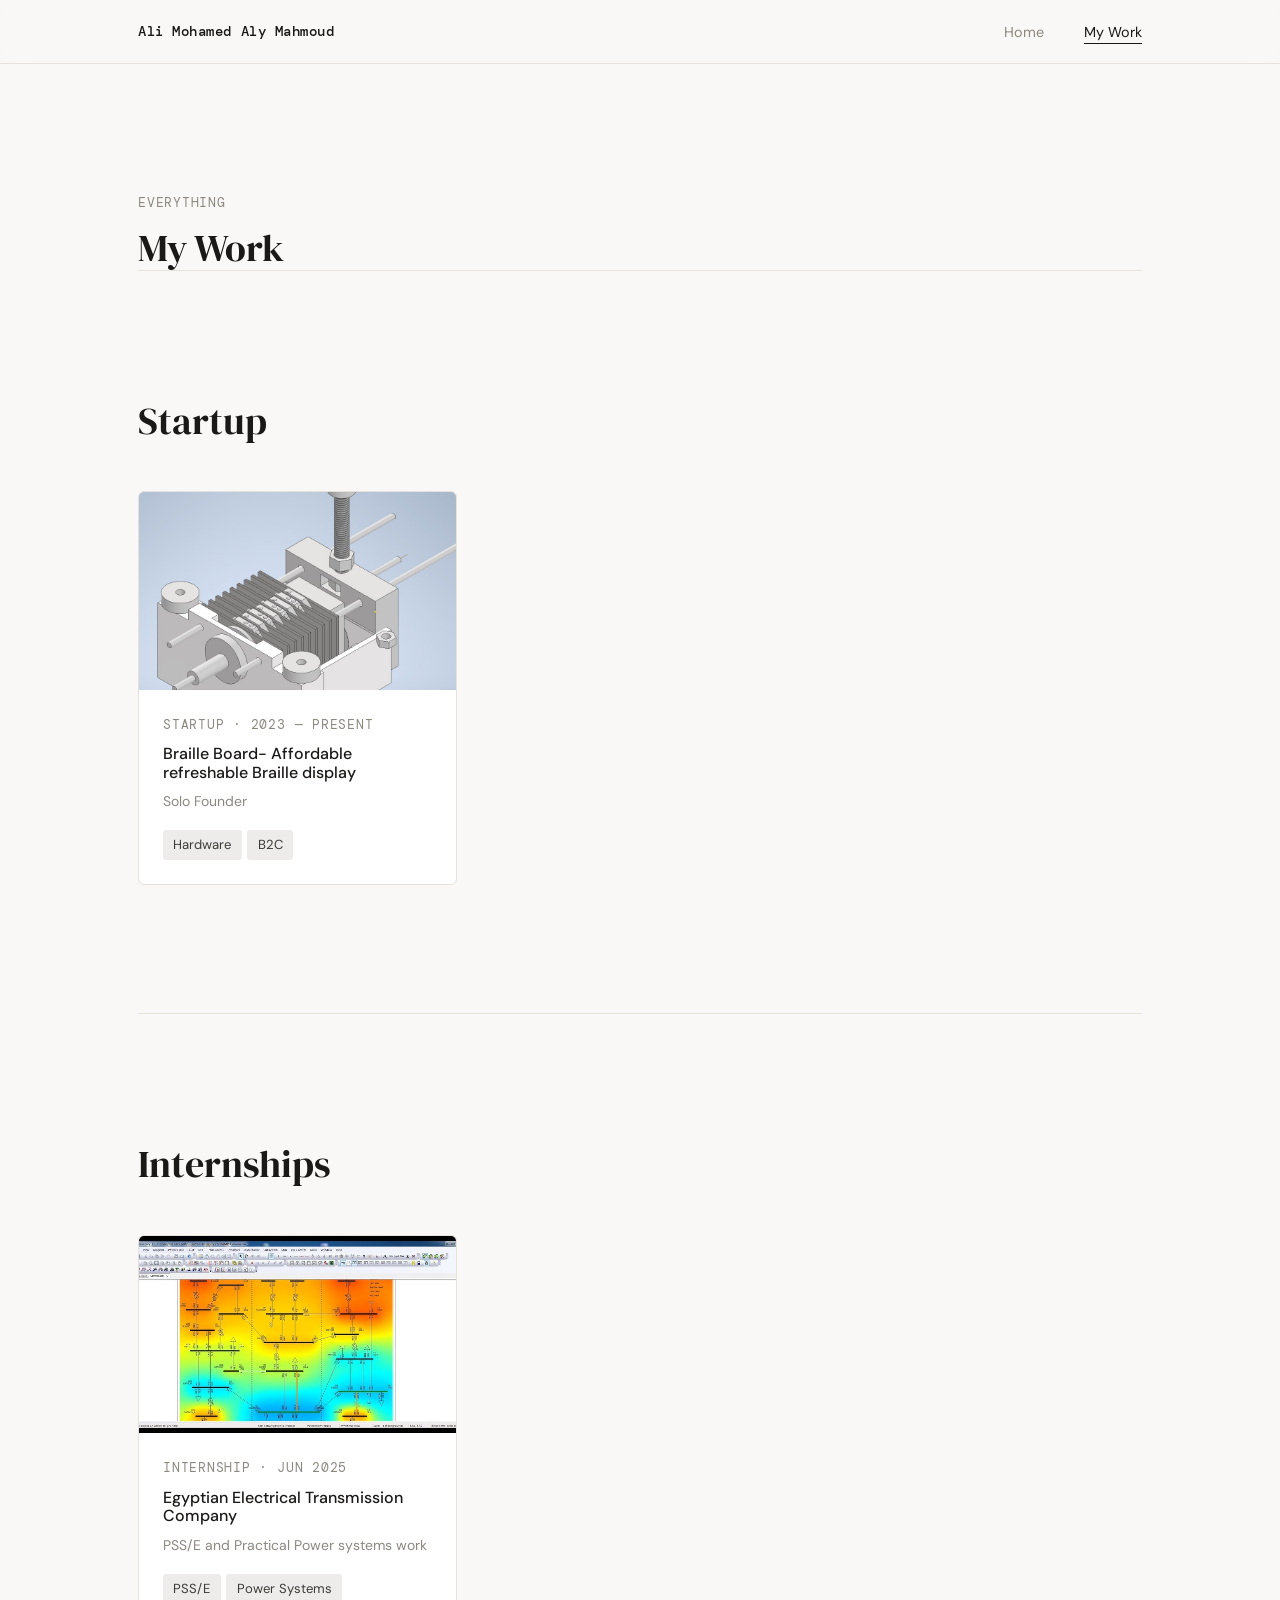
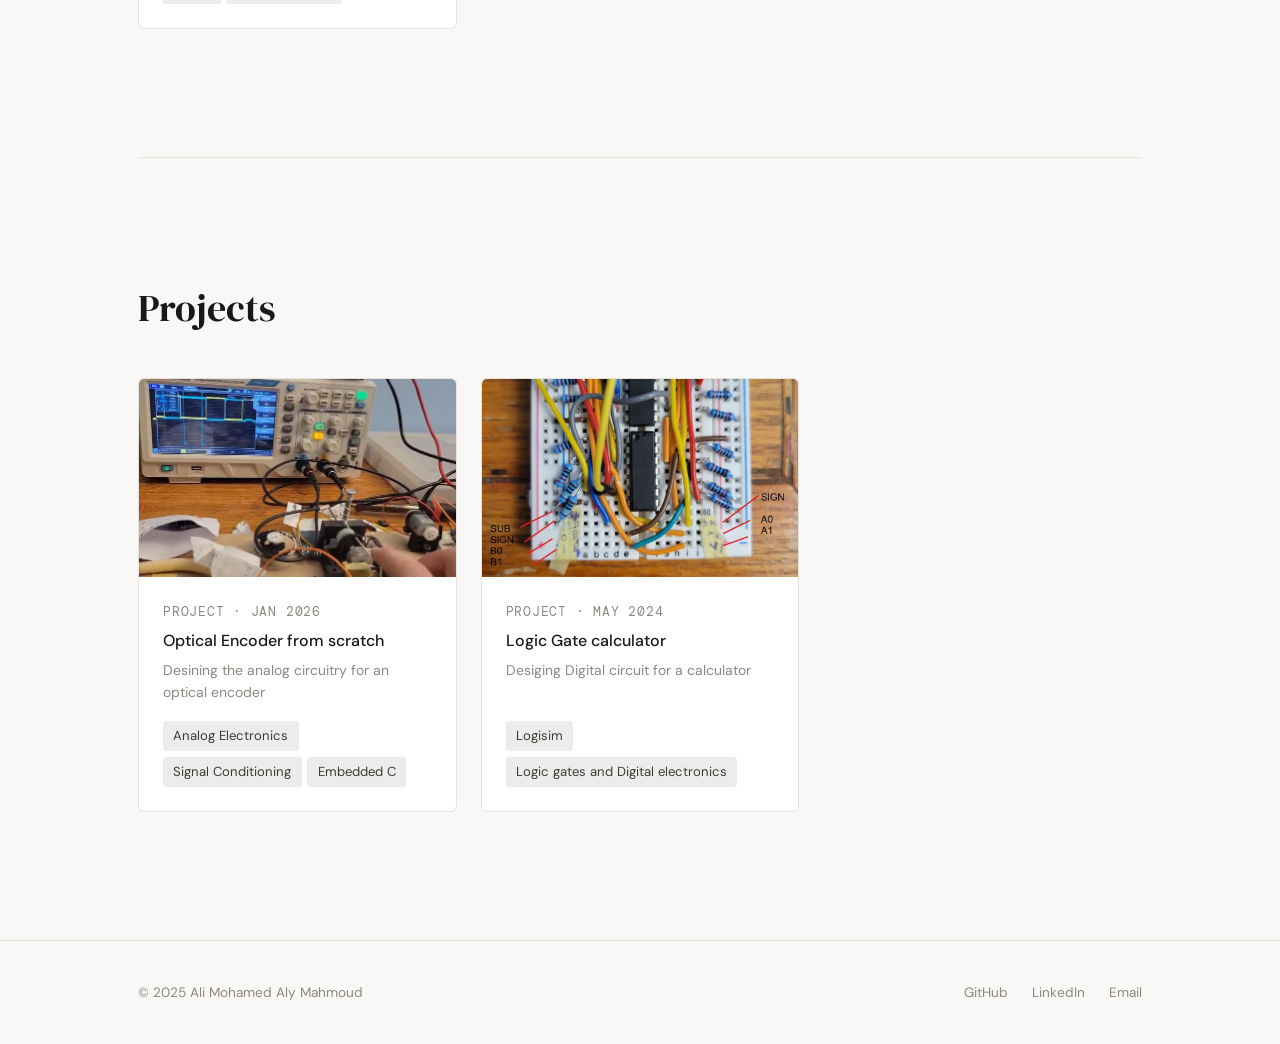
==== my-work.html @ 50493718 "Added logic gate project." ====
<!DOCTYPE html>
<html lang="en">
<head>
  <meta charset="UTF-8" />
  <meta name="viewport" content="width=device-width, initial-scale=1.0" />
  <title>My Work -Ali Mohamed Aly</title>
  <link rel="stylesheet" href="css/style.css" />
</head>
<body>

  <nav>
    <div class="nav-inner">
      <a href="index.html" class="nav-logo">Ali Mohamed Aly Mahmoud</a>
      <ul class="nav-links">
        <li><a href="index.html">Home</a></li>
        <li><a href="my-work.html" class="active">My Work</a></li>
      </ul>
    </div>
  </nav>

  <div class="container">

    <!-- ── Page title ──────────────────────────────────────────── -->
    <section class="section" style="padding-bottom:0;">
      <span class="mono" style="display:block;margin-bottom:0.75rem;">Everything</span>
      <h2>My Work</h2>
    </section>

    <!-- ── Startups ───────────────────────────────────────────── -->
    <section class="section">
      <div class="section-header">
        <h2>Startup</h2>
      </div>
      <div class="projects-grid">

        <!-- ── Startup card ── copy to add more ───────────────── -->
        <a href="projects/startup-1.html" class="project-card">
          <img src="assets/images/thumbnails/Startupthumbnail.jpeg" alt="Startup Name" class="project-thumb" />
          <div class="project-card-body">
            <div class="project-card-meta mono">Startup · 2023 — Present</div>
            <h3>Braille Board- Affordable refreshable Braille display</h3>
            <p>Solo Founder</p>
            <div class="project-card-tags">
              <span class="tag">Hardware</span>
              <span class="tag">B2C</span>
            </div>
          </div>
        </a>

        <!--
          Template — paste & edit:
          <a href="projects/startup-N.html" class="project-card">
            <div class="project-thumb-placeholder">thumbnail</div>
            <div class="project-card-body">
              <div class="project-card-meta mono">Role · Date</div>
              <h3>Startup Name</h3>
              <p>Description.</p>
              <div class="project-card-tags">
                <span class="tag">Tag</span>
              </div>
            </div>
          </a>
        -->

      </div>
    </section>

    <!-- ── Internships ────────────────────────────────────────── -->
    <section class="section">
      <div class="section-header">
        <h2>Internships</h2>
      </div>
      <div class="projects-grid">

        <!-- ── Internship card ── copy to add more ────────────── -->
         <a href="projects/internship-1.html" class="project-card">
          <img src="assets/images/thumbnails/internshipthumbnail.jpg" alt="internship image" class="project-thumb" />
          <div class="project-card-body">
            <div class="project-card-meta mono">Internship · JUN 2025</div>
            <h3>Egyptian Electrical Transmission Company</h3>
            <p>PSS/E and Practical Power systems work </p>
            <div class="project-card-tags">
              <span class="tag">PSS/E</span>
              <span class="tag">Power Systems</span>
            </div>
          </div>
        </a>

        <!--
          Template — paste & edit:
          <a href="projects/internship-N.html" class="project-card">
            <div class="project-thumb-placeholder">thumbnail</div>
            <div class="project-card-body">
              <div class="project-card-meta mono">Role · Date</div>
              <h3>Company Name</h3>
              <p>Description.</p>
              <div class="project-card-tags">
                <span class="tag">Tag</span>
              </div>
            </div>
          </a>
        -->

      </div>
    </section>

    <!-- ── Projects ──────────────────────────────────────────── -->
    <section class="section">
      <div class="section-header">
        <h2>Projects</h2>
      </div>
      <div class="projects-grid">

        <a href="projects/project-1.html" class="project-card">
          <img src="assets/images/thumbnails/Opticalencoderthumbnail.jpeg" alt="internship image" class="project-thumb" />
          <div class="project-card-body">
            <div class="project-card-meta mono">Project · JAN 2026</div>
            <h3>Optical Encoder from scratch</h3>
            <p>Desining the analog circuitry for an optical encoder</p>
            <div class="project-card-tags">
              <span class="tag">Analog Electronics</span>
              <span class="tag">Signal Conditioning</span>
              <span class="tag">Embedded C</span>
            </div>
          </div>
        </a>

        <a href="projects/project-2Logism.html" class="project-card">
          <img src="assets/images/thumbnails/logisimproject.jpeg" alt="internship image" class="project-thumb" />
          <div class="project-card-body">
            <div class="project-card-meta mono">Project · MAY 2024</div>
            <h3>Logic Gate calculator</h3>
            <p>Desiging Digital circuit for a calculator</p>
            <div class="project-card-tags">
              <span class="tag">Logisim</span>
              <span class="tag">Logic gates and Digital electronics</span>
            </div>
          </div>
        </a>

     

        

      </div>
    </section>

  </div>

  <footer>
    <div class="footer-inner">
      <p>© 2025 Ali Mohamed Aly Mahmoud</p>
      <div class="footer-links">
        <a href="https://github.com/Ali7699" target="_blank">GitHub</a>
        <a href="https://www.linkedin.com/in/ali-mahmoud-457881351/" target="_blank">LinkedIn</a>
        <a href="mailto:ali.m.mahmoud48@gmail.com">Email</a>
      </div>
    </div>
  </footer>

  <script src="js/main.js"></script>
</body>
</html>
---- css/style.css ----
/* ─── Imports ─────────────────────────────────────────────── */
@import url('https://fonts.googleapis.com/css2?family=DM+Serif+Display:ital@0;1&family=DM+Mono:wght@300;400;500&family=DM+Sans:ital,opsz,wght@0,9..40,300;0,9..40,400;0,9..40,500;1,9..40,300&display=swap');

/* ─── Variables ───────────────────────────────────────────── */
:root {
  --bg:         #f9f8f6;
  --surface:    #ffffff;
  --border:     #e5e2dc;
  --text:       #1a1917;
  --muted:      #8c8880;
  --accent:     #1a1917;
  --accent-dim: #3d3b38;
  --tag-bg:     #eeecea;
  --gap:        clamp(1.5rem, 4vw, 3rem);
  --max-w:      1100px;
  --nav-h:      64px;
}

/* ─── Reset ───────────────────────────────────────────────── */
*, *::before, *::after { box-sizing: border-box; margin: 0; padding: 0; }
html { scroll-behavior: smooth; font-size: 16px; }

body {
  font-family: 'DM Sans', sans-serif;
  background: var(--bg);
  color: var(--text);
  line-height: 1.7;
  -webkit-font-smoothing: antialiased;
}

img { display: block; max-width: 100%; }
a { color: inherit; text-decoration: none; }

/* ─── Typography ──────────────────────────────────────────── */
h1, h2, h3 { font-family: 'DM Serif Display', serif; font-weight: 400; line-height: 1.15; }
h1 { font-size: clamp(2.4rem, 6vw, 4rem); }
h2 { font-size: clamp(1.6rem, 3.5vw, 2.4rem); }
h3 { font-size: 1.25rem; }

.mono {
  font-family: 'DM Mono', monospace;
  font-size: 0.8rem;
  letter-spacing: 0.06em;
  text-transform: uppercase;
  color: var(--muted);
}

/* ─── Nav ─────────────────────────────────────────────────── */
nav {
  position: sticky;
  top: 0;
  z-index: 100;
  height: var(--nav-h);
  background: rgba(249, 248, 246, 0.88);
  backdrop-filter: blur(12px);
  -webkit-backdrop-filter: blur(12px);
  border-bottom: 1px solid var(--border);
  display: flex;
  align-items: center;
}

.nav-inner {
  max-width: var(--max-w);
  width: 100%;
  margin: 0 auto;
  padding: 0 var(--gap);
  display: flex;
  align-items: center;
  justify-content: space-between;
}

.nav-logo {
  font-family: 'DM Mono', monospace;
  font-size: 0.85rem;
  letter-spacing: 0.04em;
  font-weight: 500;
}

.nav-links {
  display: flex;
  gap: 2.5rem;
  list-style: none;
}

.nav-links a {
  font-size: 0.9rem;
  font-weight: 400;
  color: var(--muted);
  transition: color 0.2s;
  position: relative;
}

.nav-links a::after {
  content: '';
  position: absolute;
  bottom: -3px; left: 0;
  width: 0; height: 1px;
  background: var(--text);
  transition: width 0.25s ease;
}

.nav-links a:hover,
.nav-links a.active { color: var(--text); }
.nav-links a:hover::after,
.nav-links a.active::after { width: 100%; }

/* ─── Layout ──────────────────────────────────────────────── */
.container {
  max-width: var(--max-w);
  margin: 0 auto;
  padding: 0 var(--gap);
}

.section { padding: clamp(4rem, 10vw, 8rem) 0; }
.section + .section { border-top: 1px solid var(--border); }

/* ─── Hero ────────────────────────────────────────────────── */
.hero {
  display: grid;
  grid-template-columns: 1fr auto;
  gap: 4rem;
  align-items: center;
  padding: clamp(5rem, 12vw, 9rem) 0 clamp(4rem, 8vw, 7rem);
}

.hero-label {
  margin-bottom: 1.5rem;
  display: flex;
  align-items: center;
  gap: 0.75rem;
}

.hero-label::before {
  content: '';
  display: inline-block;
  width: 24px; height: 1px;
  background: var(--muted);
}

.hero h1 { margin-bottom: 1.5rem; }
.hero h1 em { font-style: italic; color: var(--accent-dim); }

.hero-bio {
  font-size: 1.1rem;
  color: var(--muted);
  max-width: 520px;
  font-weight: 300;
  margin-bottom: 2.5rem;
}

.hero-photo-wrap {
  width: clamp(160px, 20vw, 240px);
  flex-shrink: 0;
}

.hero-photo {
  width: 100%;
  aspect-ratio: 3/4;
  object-fit: cover;
  border-radius: 4px;
  filter: grayscale(15%);
}

.hero-photo-placeholder {
  width: 100%;
  aspect-ratio: 3/4;
  border-radius: 4px;
  background: var(--tag-bg);
  border: 1px dashed var(--border);
  display: flex;
  align-items: center;
  justify-content: center;
  color: var(--muted);
  font-family: 'DM Mono', monospace;
  font-size: 0.75rem;
  text-align: center;
  padding: 1rem;
}

/* ─── Skills ──────────────────────────────────────────────── */
.skills-grid {
  display: grid;
  grid-template-columns: repeat(auto-fit, minmax(200px, 1fr));
  gap: 1px;
  background: var(--border);
  border: 1px solid var(--border);
  border-radius: 6px;
  overflow: hidden;
  margin-top: 3rem;
}

.skill-cell {
  background: var(--surface);
  padding: 1.75rem;
}

.skill-cell-title {
  font-family: 'DM Mono', monospace;
  font-size: 0.72rem;
  letter-spacing: 0.08em;
  text-transform: uppercase;
  color: var(--muted);
  margin-bottom: 0.9rem;
}

.skill-tags {
  display: flex;
  flex-wrap: wrap;
  gap: 0.4rem;
}

.tag {
  display: inline-block;
  padding: 0.25rem 0.65rem;
  background: var(--tag-bg);
  border-radius: 3px;
  font-size: 0.82rem;
  font-weight: 400;
  color: var(--accent-dim);
}

/* ─── Section header ──────────────────────────────────────── */
.section-header {
  display: flex;
  align-items: baseline;
  justify-content: space-between;
  margin-bottom: 3rem;
  gap: 1rem;
}

.section-header h2 { }

.section-link {
  font-size: 0.85rem;
  color: var(--muted);
  text-decoration: underline;
  text-underline-offset: 3px;
  transition: color 0.2s;
  white-space: nowrap;
}
.section-link:hover { color: var(--text); }

/* ─── Projects Grid ───────────────────────────────────────── */
.projects-grid {
  display: grid;
  grid-template-columns: repeat(auto-fill, minmax(300px, 1fr));
  gap: 1.5rem;
}

.project-card {
  background: var(--surface);
  border: 1px solid var(--border);
  border-radius: 6px;
  overflow: hidden;
  transition: box-shadow 0.25s ease, transform 0.25s ease;
  cursor: pointer;
  display: flex;
  flex-direction: column;
}

.project-card:hover {
  box-shadow: 0 8px 32px rgba(0,0,0,0.08);
  transform: translateY(-3px);
}

.project-thumb {
  width: 100%;
  aspect-ratio: 16/10;
  object-fit: cover;
  background: var(--tag-bg);
  display: flex;
  align-items: center;
  justify-content: center;
}

.project-thumb-placeholder {
  width: 100%;
  aspect-ratio: 16/10;
  background: var(--tag-bg);
  display: flex;
  align-items: center;
  justify-content: center;
  color: var(--muted);
  font-family: 'DM Mono', monospace;
  font-size: 0.72rem;
  letter-spacing: 0.05em;
}

.project-card-body {
  padding: 1.5rem;
  flex: 1;
  display: flex;
  flex-direction: column;
}

.project-card-meta {
  margin-bottom: 0.6rem;
}

.project-card h3 {
  font-family: 'DM Sans', sans-serif;
  font-weight: 500;
  font-size: 1rem;
  margin-bottom: 0.5rem;
  color: var(--text);
}

.project-card p {
  font-size: 0.875rem;
  color: var(--muted);
  line-height: 1.6;
  flex: 1;
}

.project-card-tags {
  display: flex;
  flex-wrap: wrap;
  gap: 0.35rem;
  margin-top: 1.1rem;
}

/* ─── My Work subsections ─────────────────────────────────── */
.work-subsection {
  margin-top: 3.5rem;
}

.work-subsection h2 {
  font-size: 1.4rem;
  margin-bottom: 1.5rem;
  padding-bottom: 1rem;
  border-bottom: 1px solid var(--border);
}

.work-list {
  display: flex;
  flex-direction: column;
  gap: 1px;
  background: var(--border);
  border: 1px solid var(--border);
  border-radius: 6px;
  overflow: hidden;
}

.work-entry {
  display: grid;
  grid-template-columns: 72px 1fr;
  gap: 1.5rem;
  align-items: flex-start;
  background: var(--surface);
  padding: 1.75rem;
  transition: background 0.2s;
}

a.work-entry:hover { background: var(--tag-bg); }
.work-entry.no-link { cursor: default; }

.work-entry-left {
  padding-top: 2px;
}

.work-entry-thumb-placeholder {
  width: 52px;
  height: 52px;
  border-radius: 8px;
  background: var(--tag-bg);
  border: 1px dashed var(--border);
  display: flex;
  align-items: center;
  justify-content: center;
  font-family: 'DM Mono', monospace;
  font-size: 0.65rem;
  color: var(--muted);
  text-align: center;
}

.work-entry-thumb {
  width: 52px;
  height: 52px;
  border-radius: 8px;
  object-fit: contain;
  border: 1px solid var(--border);
  background: var(--surface);
  padding: 4px;
}

.work-entry-meta {
  display: flex;
  align-items: center;
  gap: 0.5rem;
  margin-bottom: 0.4rem;
  flex-wrap: wrap;
}

.work-dot { opacity: 0.4; }

.work-entry-body h3 {
  font-family: 'DM Sans', sans-serif;
  font-size: 1rem;
  font-weight: 500;
  margin-bottom: 0.4rem;
}

.work-entry-body p {
  font-size: 0.875rem;
  color: var(--muted);
  line-height: 1.6;
}

/* subsection Projects grid gets a little top breathing room */
.work-subsection .projects-grid {
  margin-top: 0;
}


.project-hero {
  padding: clamp(3rem, 8vw, 6rem) 0 clamp(2rem, 5vw, 4rem);
  border-bottom: 1px solid var(--border);
}

.project-hero .back-link {
  display: inline-flex;
  align-items: center;
  gap: 0.5rem;
  font-size: 0.85rem;
  color: var(--muted);
  margin-bottom: 2.5rem;
  transition: color 0.2s;
}
.project-hero .back-link:hover { color: var(--text); }
.project-hero .back-link svg { width: 14px; height: 14px; }

.project-meta-row {
  display: flex;
  align-items: center;
  gap: 2rem;
  margin-bottom: 1.5rem;
  flex-wrap: wrap;
}

.project-body {
  display: grid;
  grid-template-columns: 1fr 260px;
  gap: 5rem;
  padding: clamp(3rem, 7vw, 5rem) 0;
}

.project-content h2 {
  font-size: 1.4rem;
  margin: 2.5rem 0 1rem;
}
.project-content h2:first-child { margin-top: 0; }
.project-content p {
  color: var(--muted);
  margin-bottom: 1.2rem;
}

.project-sidebar {}
.project-sidebar-section { margin-bottom: 2.5rem; }
.project-sidebar-section .mono { margin-bottom: 0.75rem; display: block; }
.project-sidebar-section p { font-size: 0.9rem; color: var(--muted); }
.project-sidebar-section .tag { margin: 0.2rem 0.2rem 0 0; }

/* ─── Image Gallery ───────────────────────────────────────── */
.gallery {
  display: grid;
  grid-template-columns: repeat(2, 1fr);
  gap: 1rem;
  margin: 2.5rem 0;
}

.gallery img {
  width: 100%;
  aspect-ratio: 4/3;
  object-fit: cover;
  border-radius: 4px;
  border: 1px solid var(--border);
}

.gallery img:first-child:nth-last-child(odd) {
  grid-column: 1 / -1;
  aspect-ratio: 16/7;
}

/* ─── YouTube Embed ───────────────────────────────────────── */
.video-wrap {
  position: relative;
  padding-bottom: 56.25%;
  height: 0;
  overflow: hidden;
  border-radius: 6px;
  border: 1px solid var(--border);
  margin: 2.5rem 0;
}
.video-wrap iframe {
  position: absolute;
  top: 0; left: 0;
  width: 100%; height: 100%;
  border: none;
}

/* ─── Footer ──────────────────────────────────────────────── */
footer {
  border-top: 1px solid var(--border);
  padding: 2.5rem 0;
}

.footer-inner {
  max-width: var(--max-w);
  margin: 0 auto;
  padding: 0 var(--gap);
  display: flex;
  align-items: center;
  justify-content: space-between;
  gap: 1rem;
  flex-wrap: wrap;
}

.footer-inner p {
  font-size: 0.85rem;
  color: var(--muted);
}

.footer-links {
  display: flex;
  gap: 1.5rem;
}

.footer-links a {
  font-size: 0.85rem;
  color: var(--muted);
  transition: color 0.2s;
}
.footer-links a:hover { color: var(--text); }

/* ─── Animations ──────────────────────────────────────────── */
@keyframes fadeUp {
  from { opacity: 0; transform: translateY(18px); }
  to   { opacity: 1; transform: translateY(0); }
}

.fade-up {
  opacity: 0;
  animation: fadeUp 0.6s ease forwards;
}
.fade-up:nth-child(1) { animation-delay: 0.05s; }
.fade-up:nth-child(2) { animation-delay: 0.15s; }
.fade-up:nth-child(3) { animation-delay: 0.25s; }
.fade-up:nth-child(4) { animation-delay: 0.35s; }

/* ─── Responsive ──────────────────────────────────────────── */
@media (max-width: 768px) {
  .hero {
    grid-template-columns: 1fr;
  }
  .hero-photo-wrap {
    width: 140px;
  }

  .project-body {
    grid-template-columns: 1fr;
    gap: 3rem;
  }

  .gallery {
    grid-template-columns: 1fr;
  }
  .gallery img:first-child:nth-last-child(odd) {
    grid-column: auto;
    aspect-ratio: 4/3;
  }
}
/* ─── Workspace ──────────────────────────────────────────── */
.workspace-wrap {
  display: flex;
  flex-direction: column;
  gap: 1.25rem;
}

.workspace-photo {
  width: 100%;
  height: clamp(280px, 45vw, 520px);
  object-fit: cover;
  border-radius: 6px;
  border: 1px solid var(--border);
  filter: grayscale(30%) sepia(20%);  /* ← add this */
}

.workspace-photo-placeholder {
  width: 100%;
  height: clamp(280px, 45vw, 520px);
  border-radius: 6px;
  background: var(--tag-bg);
  border: 1px dashed var(--border);
  display: flex;
  align-items: center;
  justify-content: center;
  color: var(--muted);
  font-family: 'DM Mono', monospace;
  font-size: 0.75rem;
}

.workspace-caption {
  font-size: 0.875rem;
  color: var(--muted);
  max-width: 480px;
}
/* ─── Academics ──────────────────────────────────────────── */
.academics-wrap {
  display: grid;
  grid-template-columns: 1fr 1fr;
  gap: 4rem;
  align-items: start;
  margin-top: 2rem;
  padding: 2.5rem;
  background: var(--surface);
  border: 1px solid var(--border);
  border-radius: 6px;
}

.academics-left p {
  color: var(--muted);
  font-size: 0.9rem;
}

.academics-title {
  font-size: 1rem;
  font-weight: 500;
  margin-bottom: 0.4rem;
  color: #000000 !important;
}
.course-row {
  display: flex;
  justify-content: space-between;
  align-items: center;
  padding: 0.85rem 0;
  border-bottom: 1px solid var(--border);
  font-size: 0.9rem;
}

.course-row:first-child { border-top: 1px solid var(--border); }

.course-grade {
  font-family: 'DM Mono', monospace;
  font-size: 0.78rem;
  letter-spacing: 0.05em;
  color: var(--text);
}

.course-grade.ongoing {
  color: var(--muted);
}
.project-content ul {
  color: var(--muted);
  font-size: 0.95rem;
  padding-left: 1.25rem;
  line-height: 2;
}
/* ─── Report Callout ─────────────────────────────────────── */
.report-callout {
  display: flex;
  align-items: center;
  justify-content: space-between;
  gap: 2rem;
  padding: 1.75rem 2rem;
  border: 1px solid var(--border);
  border-radius: 6px;
  background: var(--surface);
  margin-top: 2.5rem;
}

.report-callout-title {
  font-weight: 500;
  margin-bottom: 0.3rem;
  color: var(--text);
}

.report-callout p {
  font-size: 0.875rem;
  color: var(--muted);
}

.report-callout-link {
  font-family: 'DM Mono', monospace;
  font-size: 0.8rem;
  letter-spacing: 0.05em;
  white-space: nowrap;
  text-decoration: underline;
  text-underline-offset: 3px;
  color: var(--text);
  transition: opacity 0.2s;
}

.report-callout-link:hover { opacity: 0.6; }
.workspace-label {
  font-size: 2rem;
  font-weight: 500;
  color: var(--text);
}
/* ─── Lightbox ───────────────────────────────────────────── */
.lightbox-overlay {
  display: none;
  position: fixed;
  inset: 0;
  background: rgba(0,0,0,0.85);
  z-index: 1000;
  align-items: center;
  justify-content: center;
  flex-direction: column;
  gap: 1rem;
  padding: 2rem;
  cursor: pointer;
}

.lightbox-overlay.active {
  display: flex;
}

.lightbox-overlay img {
  max-width: 90vw;
  max-height: 80vh;
  object-fit: contain;
  border-radius: 4px;
}

.lightbox-caption {
  color: rgba(255,255,255,0.7);
  font-size: 0.85rem;
  font-family: 'DM Mono', monospace;
  letter-spacing: 0.04em;
  text-align: center;
}
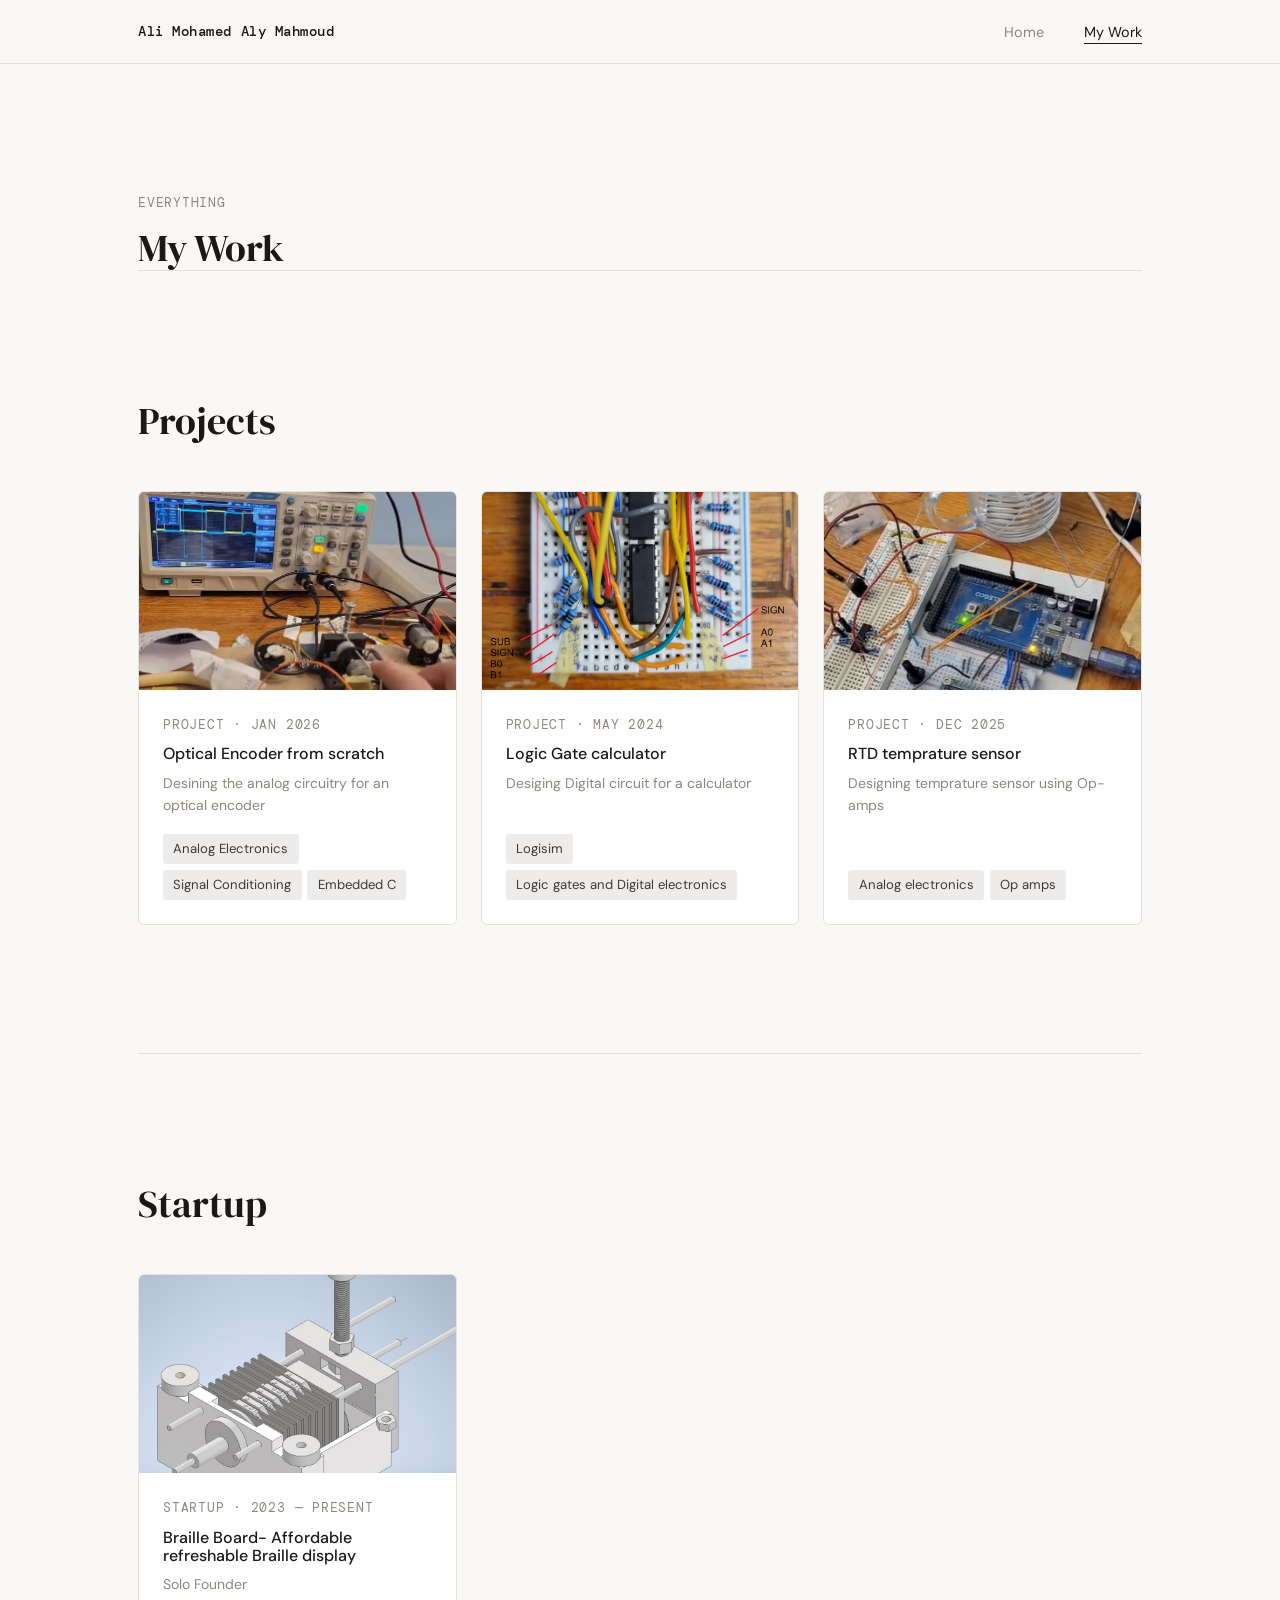
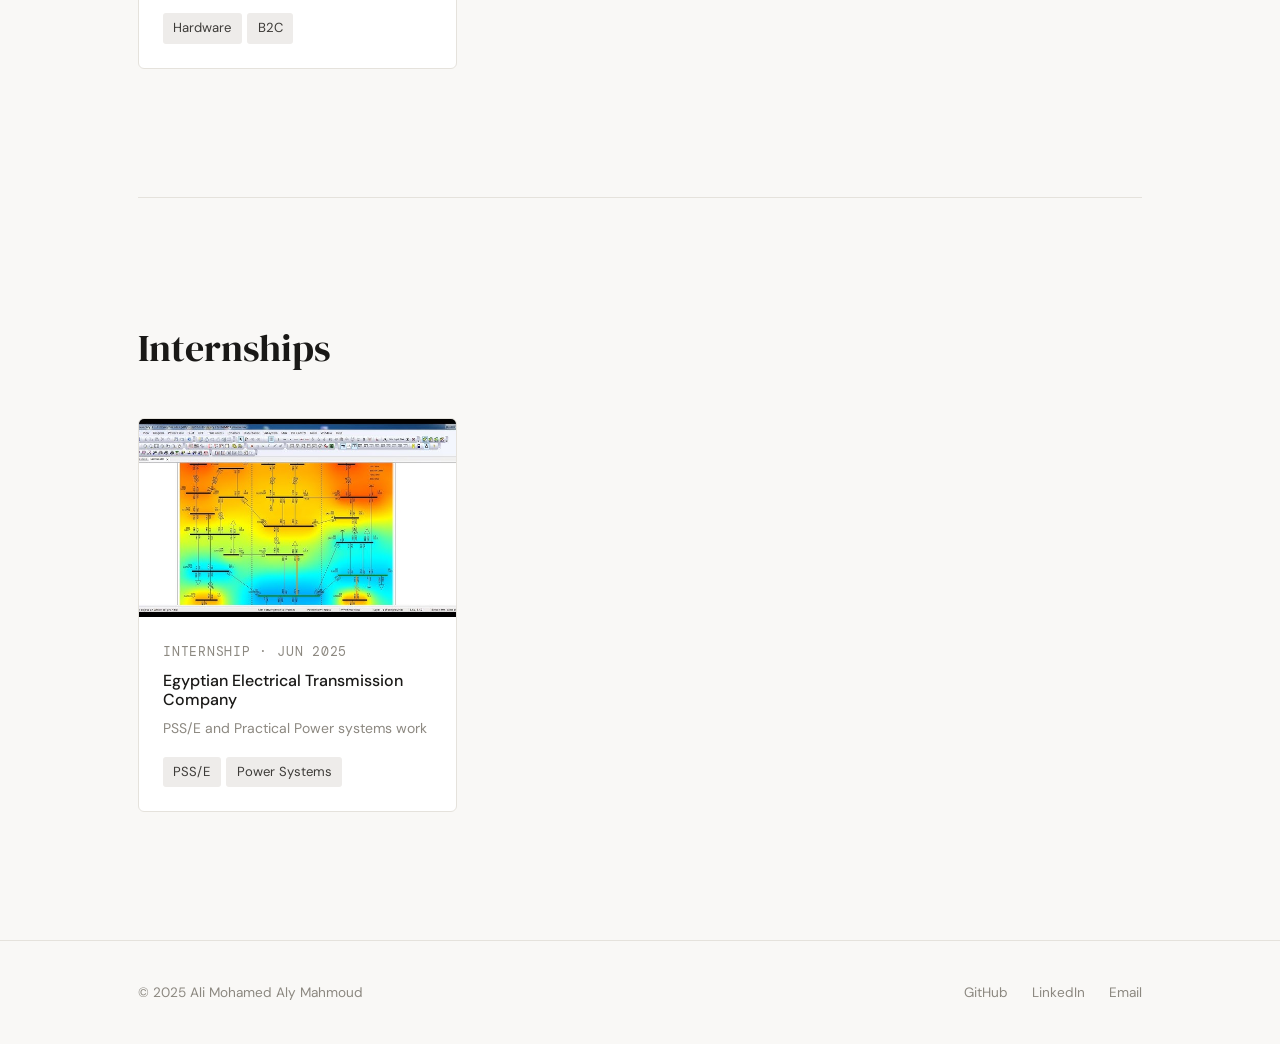
==== commit 7c227d81: "added rtd proj3" ====
--- a/my-work.html
+++ b/my-work.html
@@ -25,7 +25,58 @@
       <span class="mono" style="display:block;margin-bottom:0.75rem;">Everything</span>
       <h2>My Work</h2>
     </section>
+<!-- ── Projects ──────────────────────────────────────────── -->
+    <section class="section">
+      <div class="section-header">
+        <h2>Projects</h2>
+      </div>
+      <div class="projects-grid">
 
+        <a href="projects/project-1.html" class="project-card">
+          <img src="assets/images/thumbnails/Opticalencoderthumbnail.jpeg" alt="internship image" class="project-thumb" />
+          <div class="project-card-body">
+            <div class="project-card-meta mono">Project · JAN 2026</div>
+            <h3>Optical Encoder from scratch</h3>
+            <p>Desining the analog circuitry for an optical encoder</p>
+            <div class="project-card-tags">
+              <span class="tag">Analog Electronics</span>
+              <span class="tag">Signal Conditioning</span>
+              <span class="tag">Embedded C</span>
+            </div>
+          </div>
+        </a>
+
+        <a href="projects/project-2Logism.html" class="project-card">
+          <img src="assets/images/thumbnails/logisimproject.jpeg" alt="internship image" class="project-thumb" />
+          <div class="project-card-body">
+            <div class="project-card-meta mono">Project · MAY 2024</div>
+            <h3>Logic Gate calculator</h3>
+            <p>Desiging Digital circuit for a calculator</p>
+            <div class="project-card-tags">
+              <span class="tag">Logisim</span>
+              <span class="tag">Logic gates and Digital electronics</span>
+            </div>
+          </div>
+        </a>
+        <a href="projects/project-3Tempsensor.html" class="project-card">
+          <img src="assets/images/thumbnails/tempsensor.jpg" alt="internship image" class="project-thumb" />
+          <div class="project-card-body">
+            <div class="project-card-meta mono">Project · DEC 2025 </div>
+            <h3>RTD temprature sensor</h3>
+            <p>Designing temprature sensor using Op-amps</p>
+            <div class="project-card-tags">
+              <span class="tag">Analog electronics</span>
+              <span class="tag">Op amps</span>
+            </div>
+          </div>
+        </a>
+
+     
+
+        
+
+      </div>
+    </section>
     <!-- ── Startups ───────────────────────────────────────────── -->
     <section class="section">
       <div class="section-header">
@@ -104,46 +155,7 @@
       </div>
     </section>
 
-    <!-- ── Projects ──────────────────────────────────────────── -->
-    <section class="section">
-      <div class="section-header">
-        <h2>Projects</h2>
-      </div>
-      <div class="projects-grid">
-
-        <a href="projects/project-1.html" class="project-card">
-          <img src="assets/images/thumbnails/Opticalencoderthumbnail.jpeg" alt="internship image" class="project-thumb" />
-          <div class="project-card-body">
-            <div class="project-card-meta mono">Project · JAN 2026</div>
-            <h3>Optical Encoder from scratch</h3>
-            <p>Desining the analog circuitry for an optical encoder</p>
-            <div class="project-card-tags">
-              <span class="tag">Analog Electronics</span>
-              <span class="tag">Signal Conditioning</span>
-              <span class="tag">Embedded C</span>
-            </div>
-          </div>
-        </a>
-
-        <a href="projects/project-2Logism.html" class="project-card">
-          <img src="assets/images/thumbnails/logisimproject.jpeg" alt="internship image" class="project-thumb" />
-          <div class="project-card-body">
-            <div class="project-card-meta mono">Project · MAY 2024</div>
-            <h3>Logic Gate calculator</h3>
-            <p>Desiging Digital circuit for a calculator</p>
-            <div class="project-card-tags">
-              <span class="tag">Logisim</span>
-              <span class="tag">Logic gates and Digital electronics</span>
-            </div>
-          </div>
-        </a>
-
-     
-
-        
-
-      </div>
-    </section>
+    
 
   </div>
 
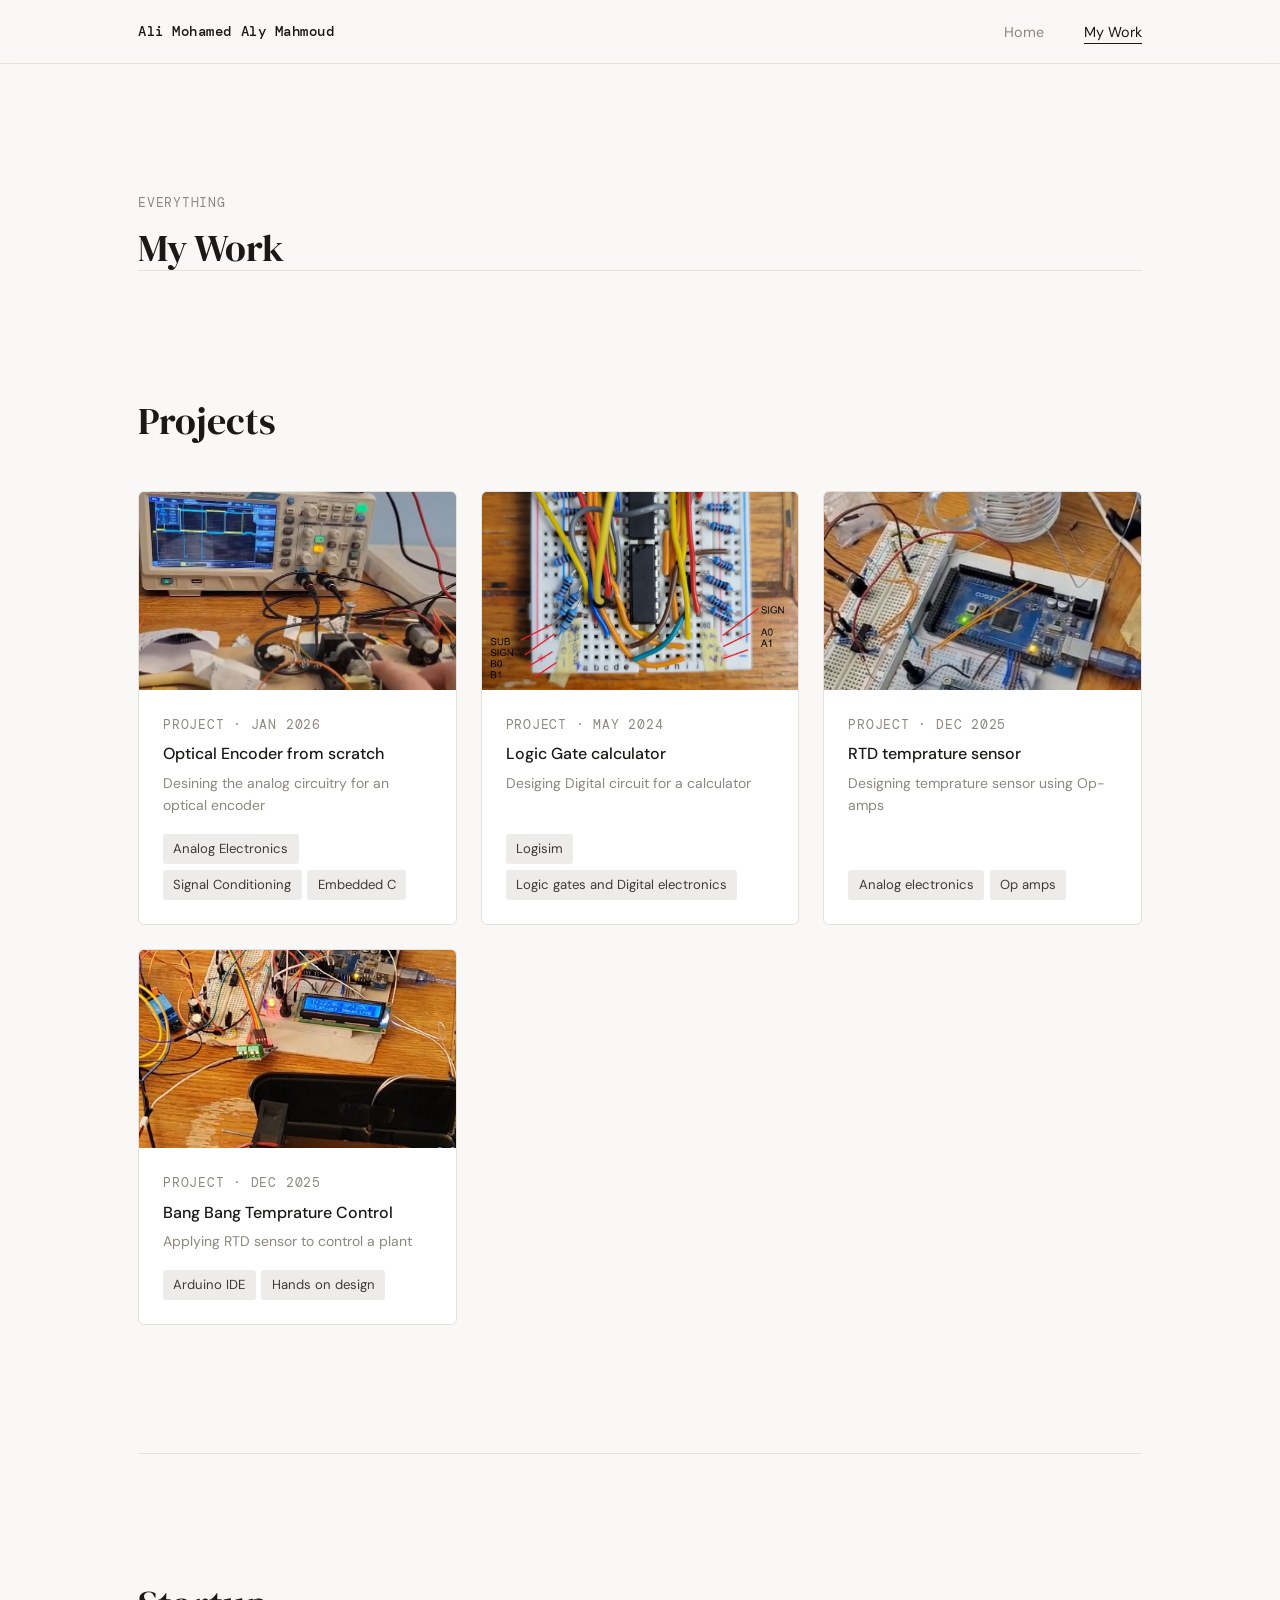
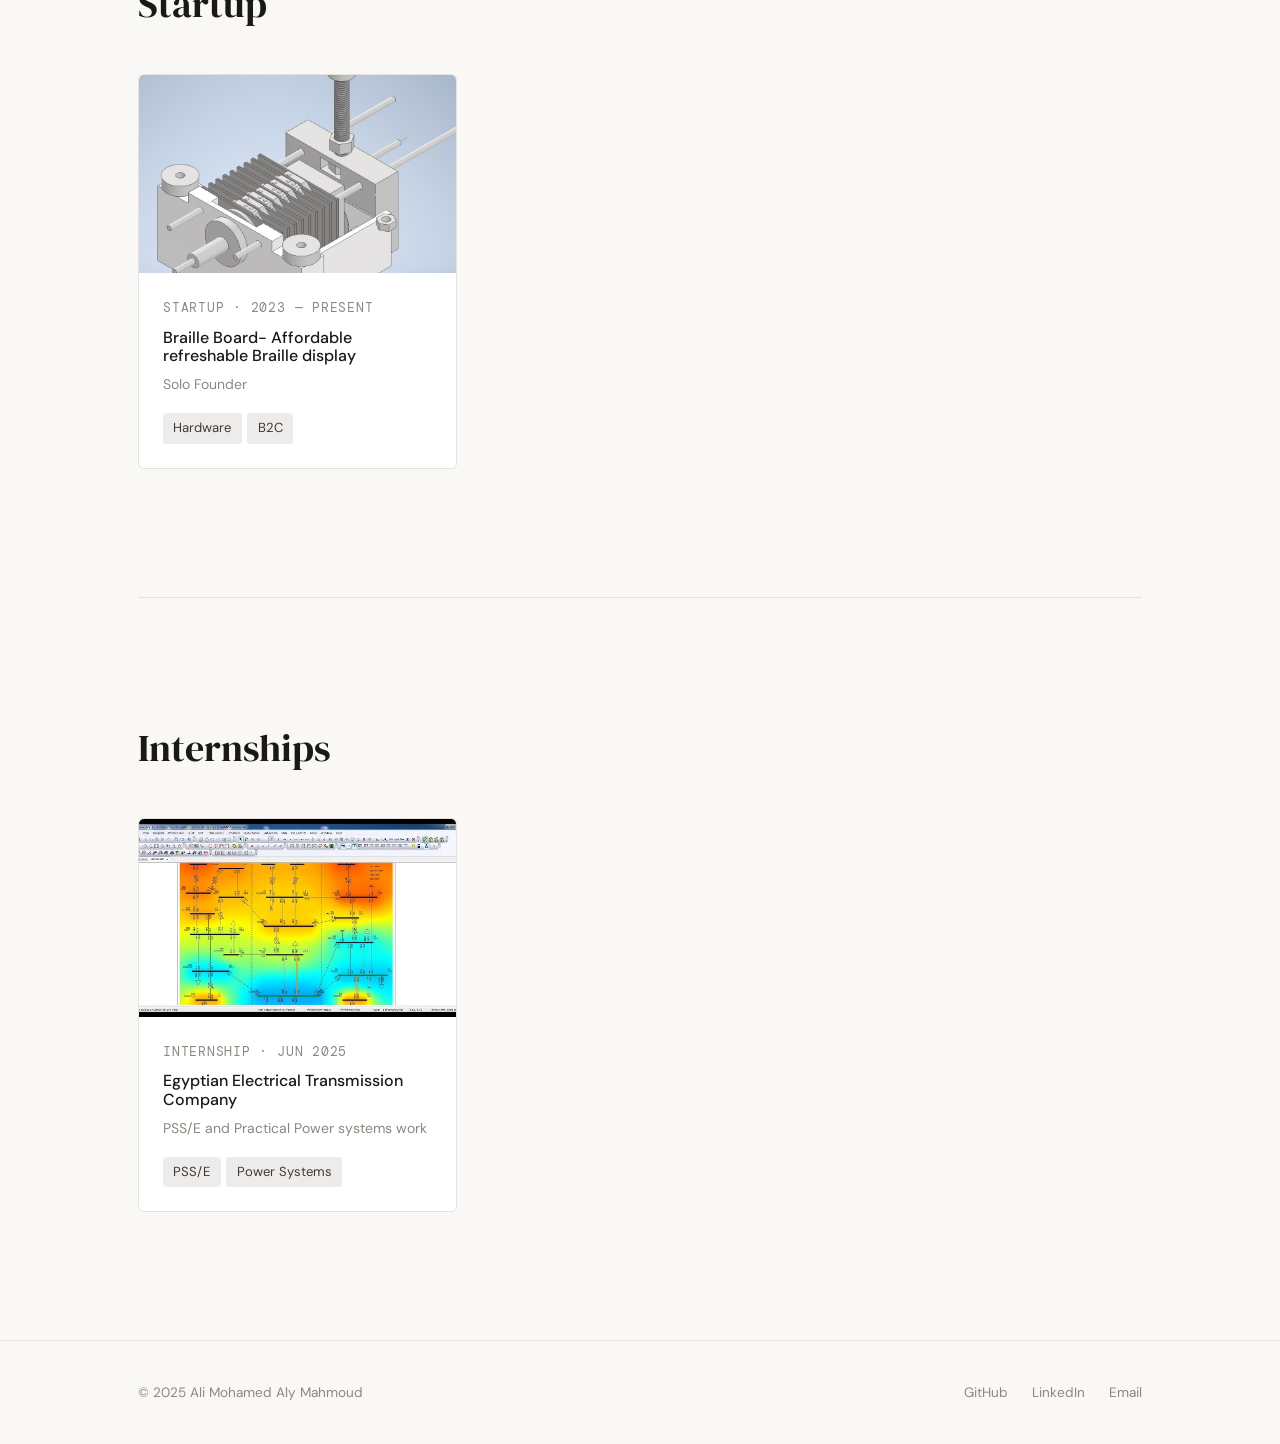
==== commit 7b4b9619: "added bang bang proj4" ====
--- a/my-work.html
+++ b/my-work.html
@@ -1,104 +1,138 @@
-<!DOCTYPE html>
+<!doctype html>
 <html lang="en">
-<head>
-  <meta charset="UTF-8" />
-  <meta name="viewport" content="width=device-width, initial-scale=1.0" />
-  <title>My Work -Ali Mohamed Aly</title>
-  <link rel="stylesheet" href="css/style.css" />
-</head>
-<body>
-
-  <nav>
-    <div class="nav-inner">
-      <a href="index.html" class="nav-logo">Ali Mohamed Aly Mahmoud</a>
-      <ul class="nav-links">
-        <li><a href="index.html">Home</a></li>
-        <li><a href="my-work.html" class="active">My Work</a></li>
-      </ul>
-    </div>
-  </nav>
-
-  <div class="container">
-
-    <!-- ── Page title ──────────────────────────────────────────── -->
-    <section class="section" style="padding-bottom:0;">
-      <span class="mono" style="display:block;margin-bottom:0.75rem;">Everything</span>
-      <h2>My Work</h2>
-    </section>
-<!-- ── Projects ──────────────────────────────────────────── -->
-    <section class="section">
-      <div class="section-header">
-        <h2>Projects</h2>
+  <head>
+    <meta charset="UTF-8" />
+    <meta name="viewport" content="width=device-width, initial-scale=1.0" />
+    <title>My Work -Ali Mohamed Aly</title>
+    <link rel="stylesheet" href="css/style.css" />
+  </head>
+  <body>
+    <nav>
+      <div class="nav-inner">
+        <a href="index.html" class="nav-logo">Ali Mohamed Aly Mahmoud</a>
+        <ul class="nav-links">
+          <li><a href="index.html">Home</a></li>
+          <li><a href="my-work.html" class="active">My Work</a></li>
+        </ul>
       </div>
-      <div class="projects-grid">
-
-        <a href="projects/project-1.html" class="project-card">
-          <img src="assets/images/thumbnails/Opticalencoderthumbnail.jpeg" alt="internship image" class="project-thumb" />
-          <div class="project-card-body">
-            <div class="project-card-meta mono">Project · JAN 2026</div>
-            <h3>Optical Encoder from scratch</h3>
-            <p>Desining the analog circuitry for an optical encoder</p>
-            <div class="project-card-tags">
-              <span class="tag">Analog Electronics</span>
-              <span class="tag">Signal Conditioning</span>
-              <span class="tag">Embedded C</span>
-            </div>
-          </div>
-        </a>
-
-        <a href="projects/project-2Logism.html" class="project-card">
-          <img src="assets/images/thumbnails/logisimproject.jpeg" alt="internship image" class="project-thumb" />
-          <div class="project-card-body">
-            <div class="project-card-meta mono">Project · MAY 2024</div>
-            <h3>Logic Gate calculator</h3>
-            <p>Desiging Digital circuit for a calculator</p>
-            <div class="project-card-tags">
-              <span class="tag">Logisim</span>
-              <span class="tag">Logic gates and Digital electronics</span>
-            </div>
-          </div>
-        </a>
-        <a href="projects/project-3Tempsensor.html" class="project-card">
-          <img src="assets/images/thumbnails/tempsensor.jpg" alt="internship image" class="project-thumb" />
-          <div class="project-card-body">
-            <div class="project-card-meta mono">Project · DEC 2025 </div>
-            <h3>RTD temprature sensor</h3>
-            <p>Designing temprature sensor using Op-amps</p>
-            <div class="project-card-tags">
-              <span class="tag">Analog electronics</span>
-              <span class="tag">Op amps</span>
-            </div>
-          </div>
-        </a>
-
-     
-
-        
-
-      </div>
-    </section>
-    <!-- ── Startups ───────────────────────────────────────────── -->
-    <section class="section">
-      <div class="section-header">
-        <h2>Startup</h2>
-      </div>
-      <div class="projects-grid">
-
-        <!-- ── Startup card ── copy to add more ───────────────── -->
-        <a href="projects/startup-1.html" class="project-card">
-          <img src="assets/images/thumbnails/Startupthumbnail.jpeg" alt="Startup Name" class="project-thumb" />
-          <div class="project-card-body">
-            <div class="project-card-meta mono">Startup · 2023 — Present</div>
-            <h3>Braille Board- Affordable refreshable Braille display</h3>
-            <p>Solo Founder</p>
-            <div class="project-card-tags">
-              <span class="tag">Hardware</span>
-              <span class="tag">B2C</span>
-            </div>
-          </div>
-        </a>
-
-        <!--
+    </nav>
+
+    <div class="container">
+      <!-- ── Page title ──────────────────────────────────────────── -->
+      <section class="section" style="padding-bottom: 0">
+        <span class="mono" style="display: block; margin-bottom: 0.75rem"
+          >Everything</span
+        >
+        <h2>My Work</h2>
+      </section>
+      <!-- ── Projects ──────────────────────────────────────────── -->
+      <section class="section">
+        <div class="section-header">
+          <h2>Projects</h2>
+        </div>
+        <div class="projects-grid">
+          <a href="projects/project-1.html" class="project-card">
+            <img
+              src="assets/images/thumbnails/Opticalencoderthumbnail.jpeg"
+              alt="internship image"
+              class="project-thumb"
+            />
+            <div class="project-card-body">
+              <div class="project-card-meta mono">Project · JAN 2026</div>
+              <h3>Optical Encoder from scratch</h3>
+              <p>Desining the analog circuitry for an optical encoder</p>
+              <div class="project-card-tags">
+                <span class="tag">Analog Electronics</span>
+                <span class="tag">Signal Conditioning</span>
+                <span class="tag">Embedded C</span>
+              </div>
+            </div>
+          </a>
+
+          <a href="projects/project-2Logism.html" class="project-card">
+            <img
+              src="assets/images/thumbnails/logisimproject.jpeg"
+              alt="internship image"
+              class="project-thumb"
+            />
+            <div class="project-card-body">
+              <div class="project-card-meta mono">Project · MAY 2024</div>
+              <h3>Logic Gate calculator</h3>
+              <p>Desiging Digital circuit for a calculator</p>
+              <div class="project-card-tags">
+                <span class="tag">Logisim</span>
+                <span class="tag">Logic gates and Digital electronics</span>
+              </div>
+            </div>
+          </a>
+          <a href="projects/project-3Tempsensor.html" class="project-card">
+            <img
+              src="assets/images/thumbnails/tempsensor.jpg"
+              alt="internship image"
+              class="project-thumb"
+            />
+            <div class="project-card-body">
+              <div class="project-card-meta mono">Project · DEC 2025</div>
+              <h3>RTD temprature sensor</h3>
+              <p>Designing temprature sensor using Op-amps</p>
+              <div class="project-card-tags">
+                <span class="tag">Analog electronics</span>
+                <span class="tag">Op amps</span>
+              </div>
+            </div>
+          </a>
+          
+          <a href="projects/project-4bagbang.html" class="project-card">
+            <img
+              src="assets/images/thumbnails/p4Bangbang.jpg"
+              alt="internship image"
+              class="project-thumb"
+            />
+            <div class="project-card-body">
+              <div class="project-card-meta mono">Project · DEC 2025</div>
+              <h3>Bang Bang Temprature Control </h3>
+              <p>Applying RTD sensor to control a plant</p>
+              <div class="project-card-tags">
+                <span class="tag">Arduino IDE</span>
+                <span class="tag">Hands on design</span>
+              </div>
+            </div>
+          </a>
+
+
+
+
+
+
+
+        </div>
+      </section>
+
+      <!-- ── Startups ───────────────────────────────────────────── -->
+      <section class="section">
+        <div class="section-header">
+          <h2>Startup</h2>
+        </div>
+        <div class="projects-grid">
+          <!-- ── Startup card ── copy to add more ───────────────── -->
+          <a href="projects/startup-1.html" class="project-card">
+            <img
+              src="assets/images/thumbnails/Startupthumbnail.jpeg"
+              alt="Startup Name"
+              class="project-thumb"
+            />
+            <div class="project-card-body">
+              <div class="project-card-meta mono">Startup · 2023 — Present</div>
+              <h3>Braille Board- Affordable refreshable Braille display</h3>
+              <p>Solo Founder</p>
+              <div class="project-card-tags">
+                <span class="tag">Hardware</span>
+                <span class="tag">B2C</span>
+              </div>
+            </div>
+          </a>
+
+          <!--
           Template — paste & edit:
           <a href="projects/startup-N.html" class="project-card">
             <div class="project-thumb-placeholder">thumbnail</div>
@@ -111,33 +145,34 @@
               </div>
             </div>
           </a>
-        -->
-
-      </div>
-    </section>
-
-    <!-- ── Internships ────────────────────────────────────────── -->
-    <section class="section">
-      <div class="section-header">
-        <h2>Internships</h2>
-      </div>
-      <div class="projects-grid">
-
-        <!-- ── Internship card ── copy to add more ────────────── -->
-         <a href="projects/internship-1.html" class="project-card">
-          <img src="assets/images/thumbnails/internshipthumbnail.jpg" alt="internship image" class="project-thumb" />
-          <div class="project-card-body">
-            <div class="project-card-meta mono">Internship · JUN 2025</div>
-            <h3>Egyptian Electrical Transmission Company</h3>
-            <p>PSS/E and Practical Power systems work </p>
-            <div class="project-card-tags">
-              <span class="tag">PSS/E</span>
-              <span class="tag">Power Systems</span>
-            </div>
-          </div>
-        </a>
-
-        <!--
+        --></div>
+      </section>
+
+      <!-- ── Internships ────────────────────────────────────────── -->
+      <section class="section">
+        <div class="section-header">
+          <h2>Internships</h2>
+        </div>
+        <div class="projects-grid">
+          <!-- ── Internship card ── copy to add more ────────────── -->
+          <a href="projects/internship-1.html" class="project-card">
+            <img
+              src="assets/images/thumbnails/internshipthumbnail.jpg"
+              alt="internship image"
+              class="project-thumb"
+            />
+            <div class="project-card-body">
+              <div class="project-card-meta mono">Internship · JUN 2025</div>
+              <h3>Egyptian Electrical Transmission Company</h3>
+              <p>PSS/E and Practical Power systems work</p>
+              <div class="project-card-tags">
+                <span class="tag">PSS/E</span>
+                <span class="tag">Power Systems</span>
+              </div>
+            </div>
+          </a>
+
+          <!--
           Template — paste & edit:
           <a href="projects/internship-N.html" class="project-card">
             <div class="project-thumb-placeholder">thumbnail</div>
@@ -150,26 +185,25 @@
               </div>
             </div>
           </a>
-        -->
-
+        --></div>
+      </section>
+    </div>
+
+    <footer>
+      <div class="footer-inner">
+        <p>© 2025 Ali Mohamed Aly Mahmoud</p>
+        <div class="footer-links">
+          <a href="https://github.com/Ali7699" target="_blank">GitHub</a>
+          <a
+            href="https://www.linkedin.com/in/ali-mahmoud-457881351/"
+            target="_blank"
+            >LinkedIn</a
+          >
+          <a href="mailto:ali.m.mahmoud48@gmail.com">Email</a>
+        </div>
       </div>
-    </section>
-
-    
-
-  </div>
-
-  <footer>
-    <div class="footer-inner">
-      <p>© 2025 Ali Mohamed Aly Mahmoud</p>
-      <div class="footer-links">
-        <a href="https://github.com/Ali7699" target="_blank">GitHub</a>
-        <a href="https://www.linkedin.com/in/ali-mahmoud-457881351/" target="_blank">LinkedIn</a>
-        <a href="mailto:ali.m.mahmoud48@gmail.com">Email</a>
-      </div>
-    </div>
-  </footer>
-
-  <script src="js/main.js"></script>
-</body>
+    </footer>
+
+    <script src="js/main.js"></script>
+  </body>
 </html>
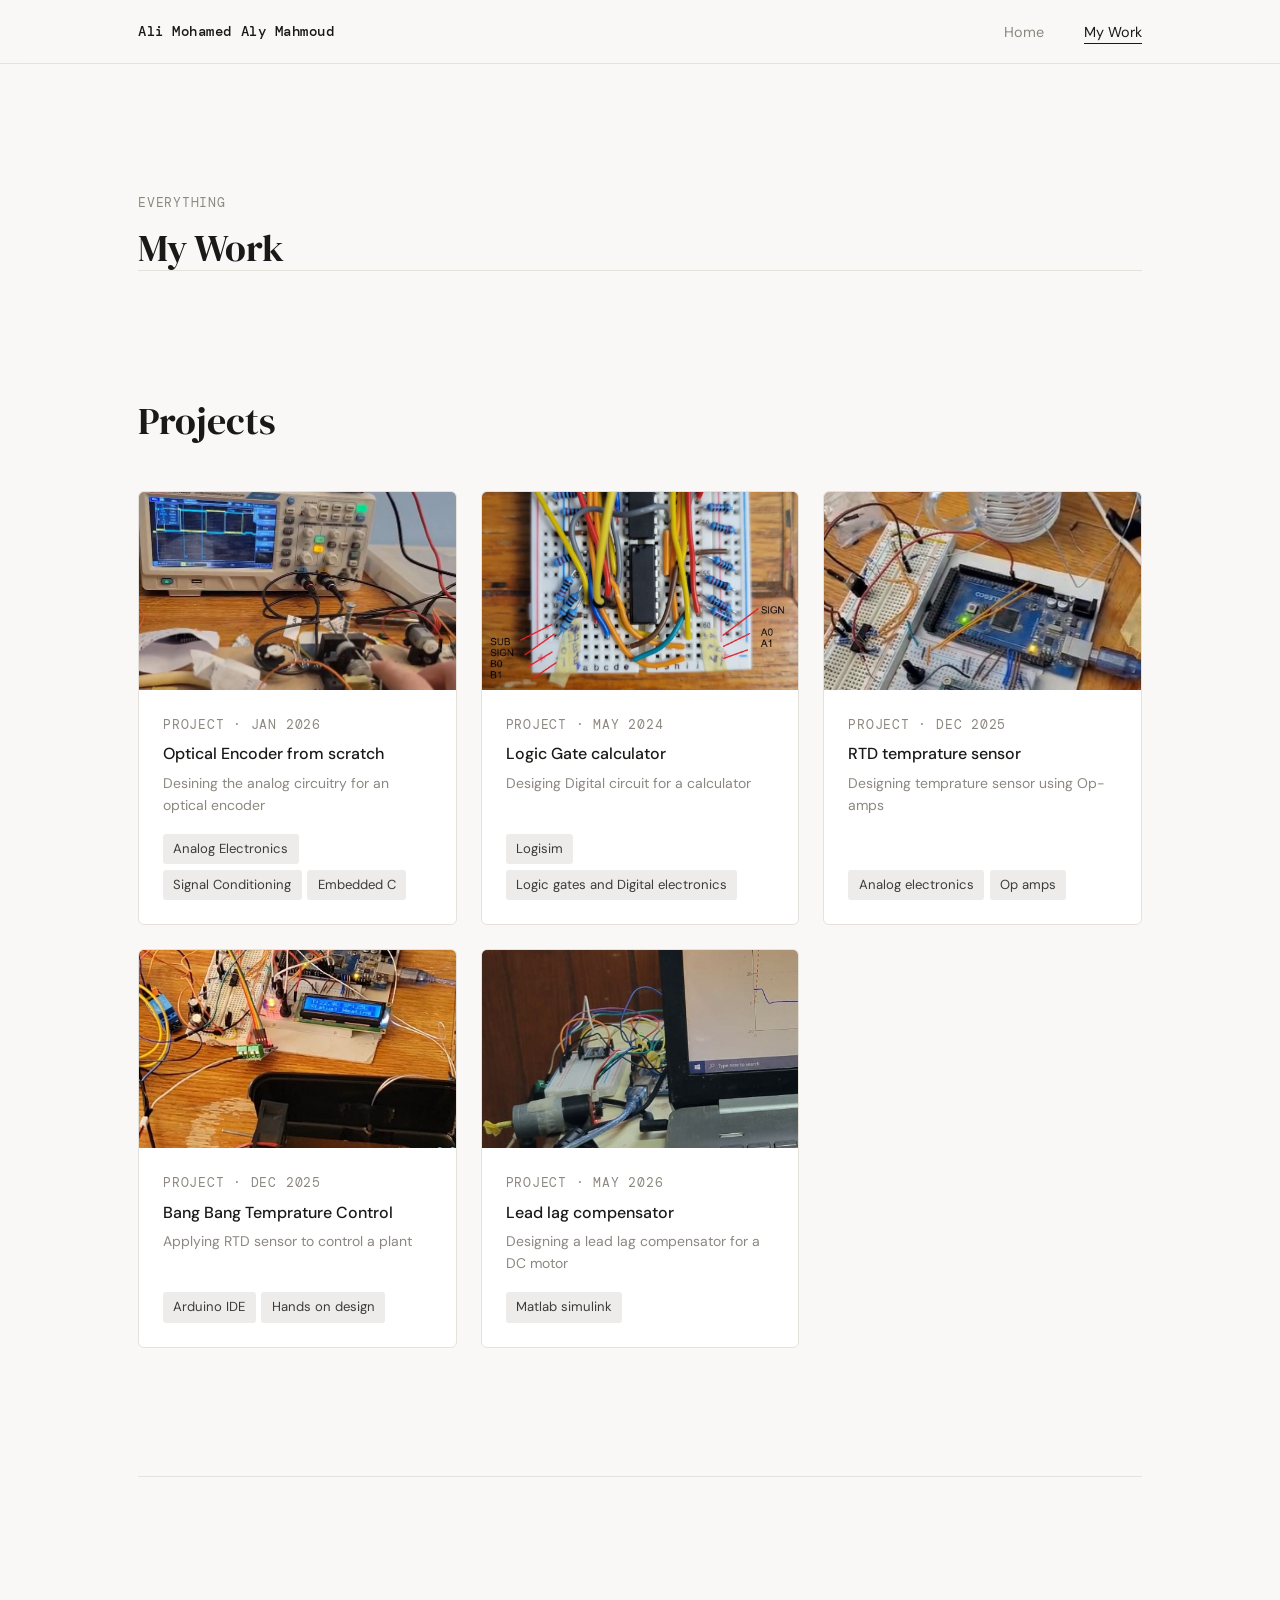
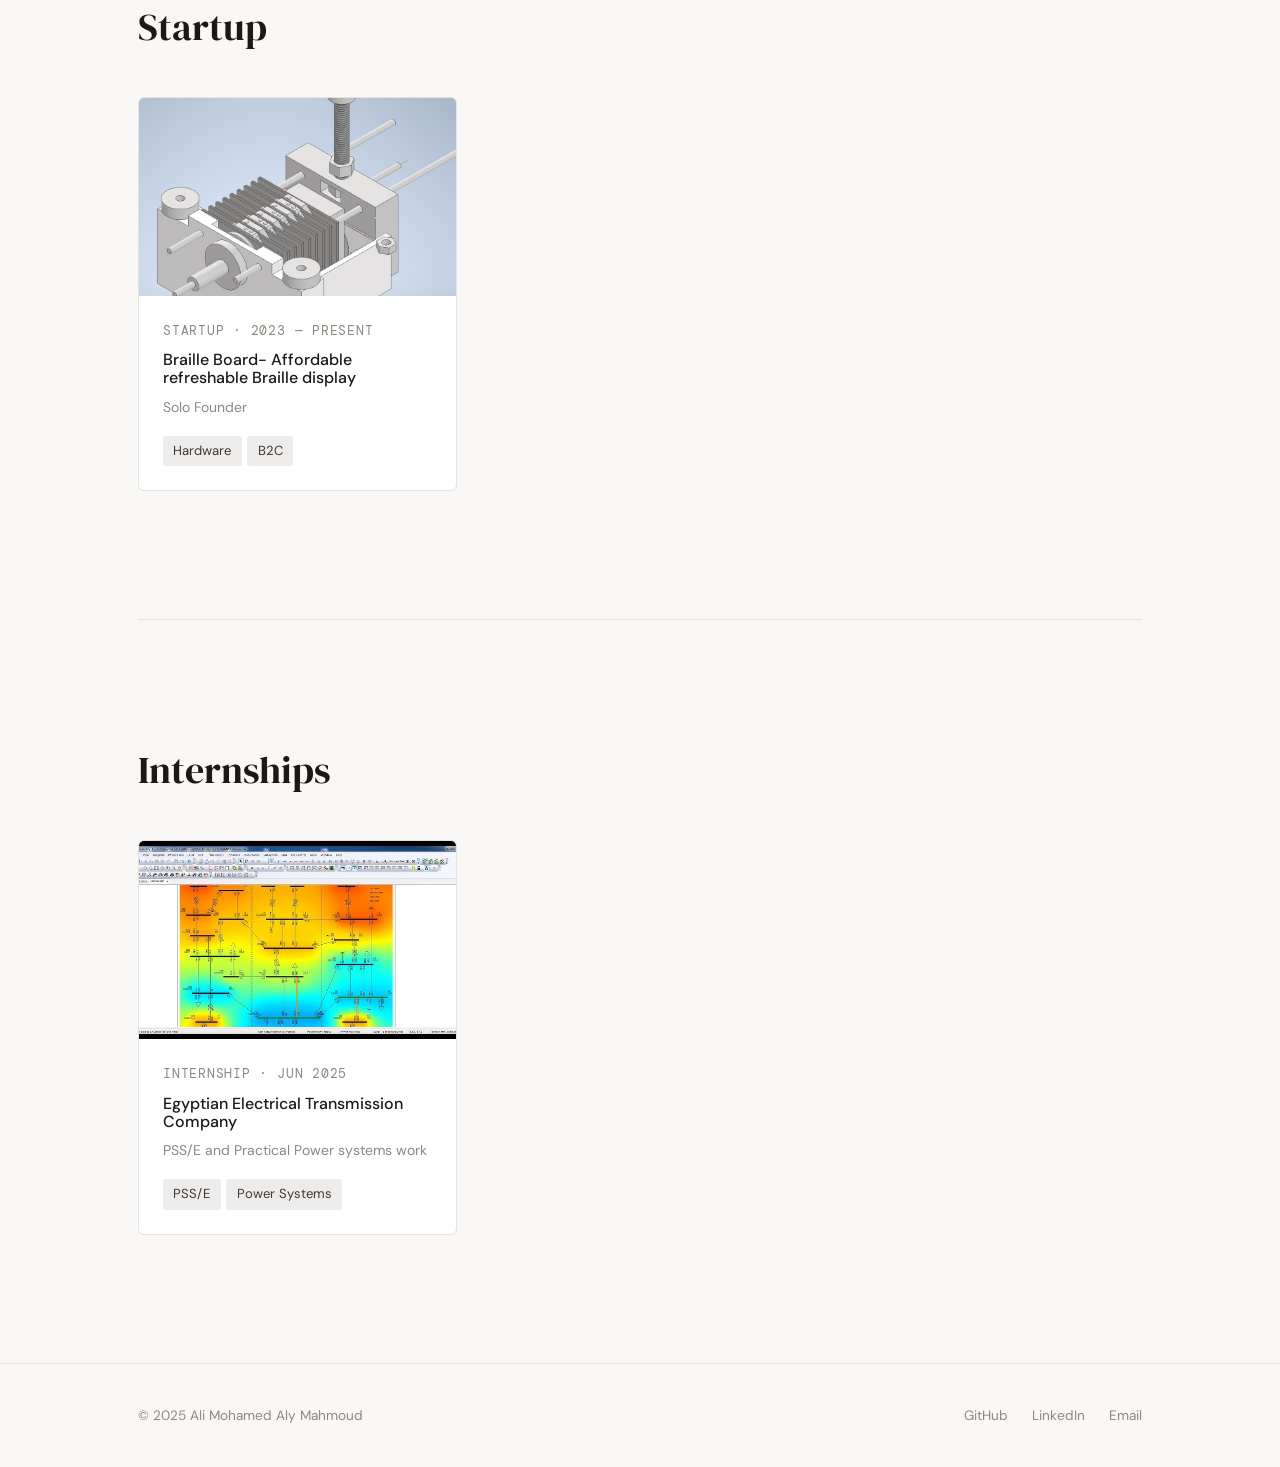
==== commit 1abff942: "added p5lead lag" ====
--- a/my-work.html
+++ b/my-work.html
@@ -98,7 +98,22 @@
               </div>
             </div>
           </a>
-
+          
+          <a href="projects/project-5leadlag.html" class="project-card">
+            <img
+              src="assets/images/thumbnails/p5leadlag.jpeg"
+              alt="internship image"
+              class="project-thumb"
+            />
+            <div class="project-card-body">
+              <div class="project-card-meta mono">Project · MAY 2026</div>
+              <h3>Lead lag compensator </h3>
+              <p>Designing a lead lag compensator for a DC motor</p>
+              <div class="project-card-tags">
+                <span class="tag">Matlab simulink</span>
+              </div>
+            </div>
+          </a>
 
 
 
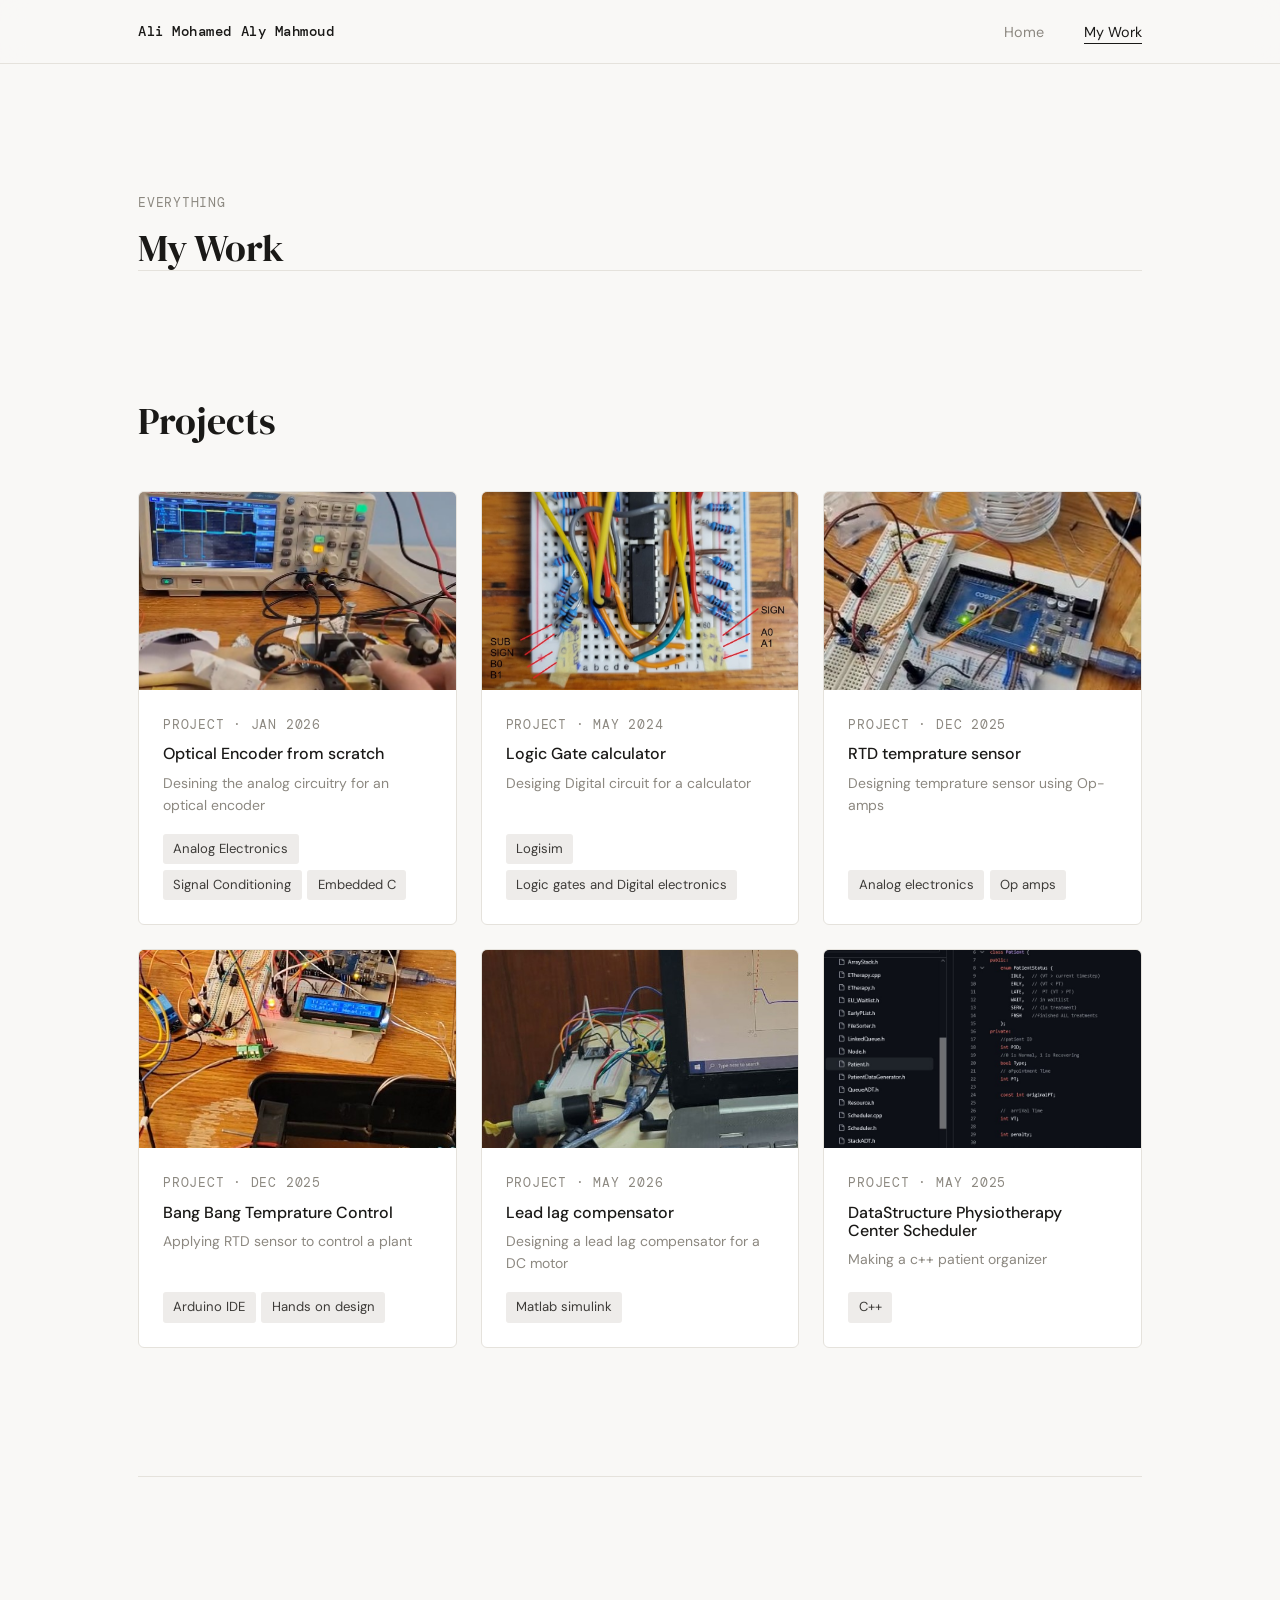
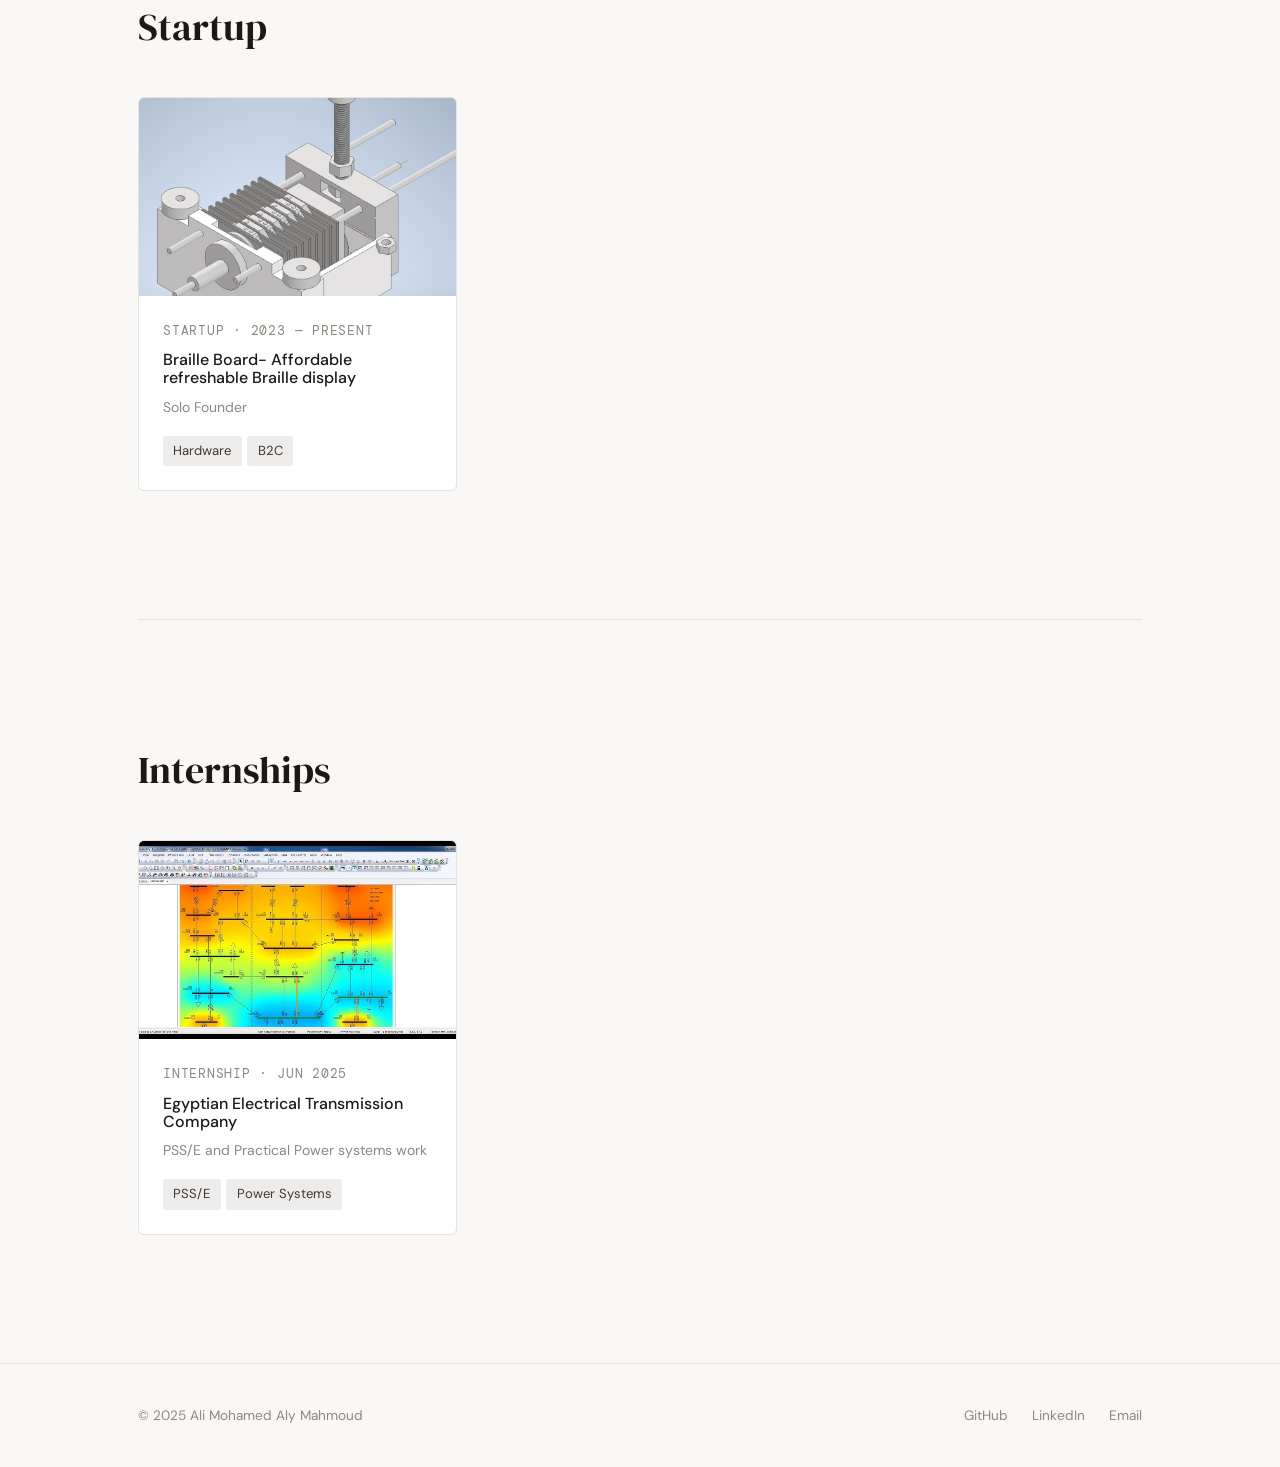
==== commit bfaca2e6: "finished p6 Datastructure" ====
--- a/my-work.html
+++ b/my-work.html
@@ -115,6 +115,22 @@
             </div>
           </a>
 
+          <a href="projects/project-6physiotherapy-scheduler.html" class="project-card">
+            <img
+              src="assets/images/thumbnails/P6Data.jpg"
+              alt="internship image"
+              class="project-thumb"
+            />
+            <div class="project-card-body">
+              <div class="project-card-meta mono">Project · MAY 2025</div>
+              <h3>DataStructure Physiotherapy Center Scheduler</h3>
+              <p>Making a c++ patient organizer </p>
+              <div class="project-card-tags">
+                <span class="tag">C++</span>
+              </div>
+            </div>
+          </a>
+
 
 
 
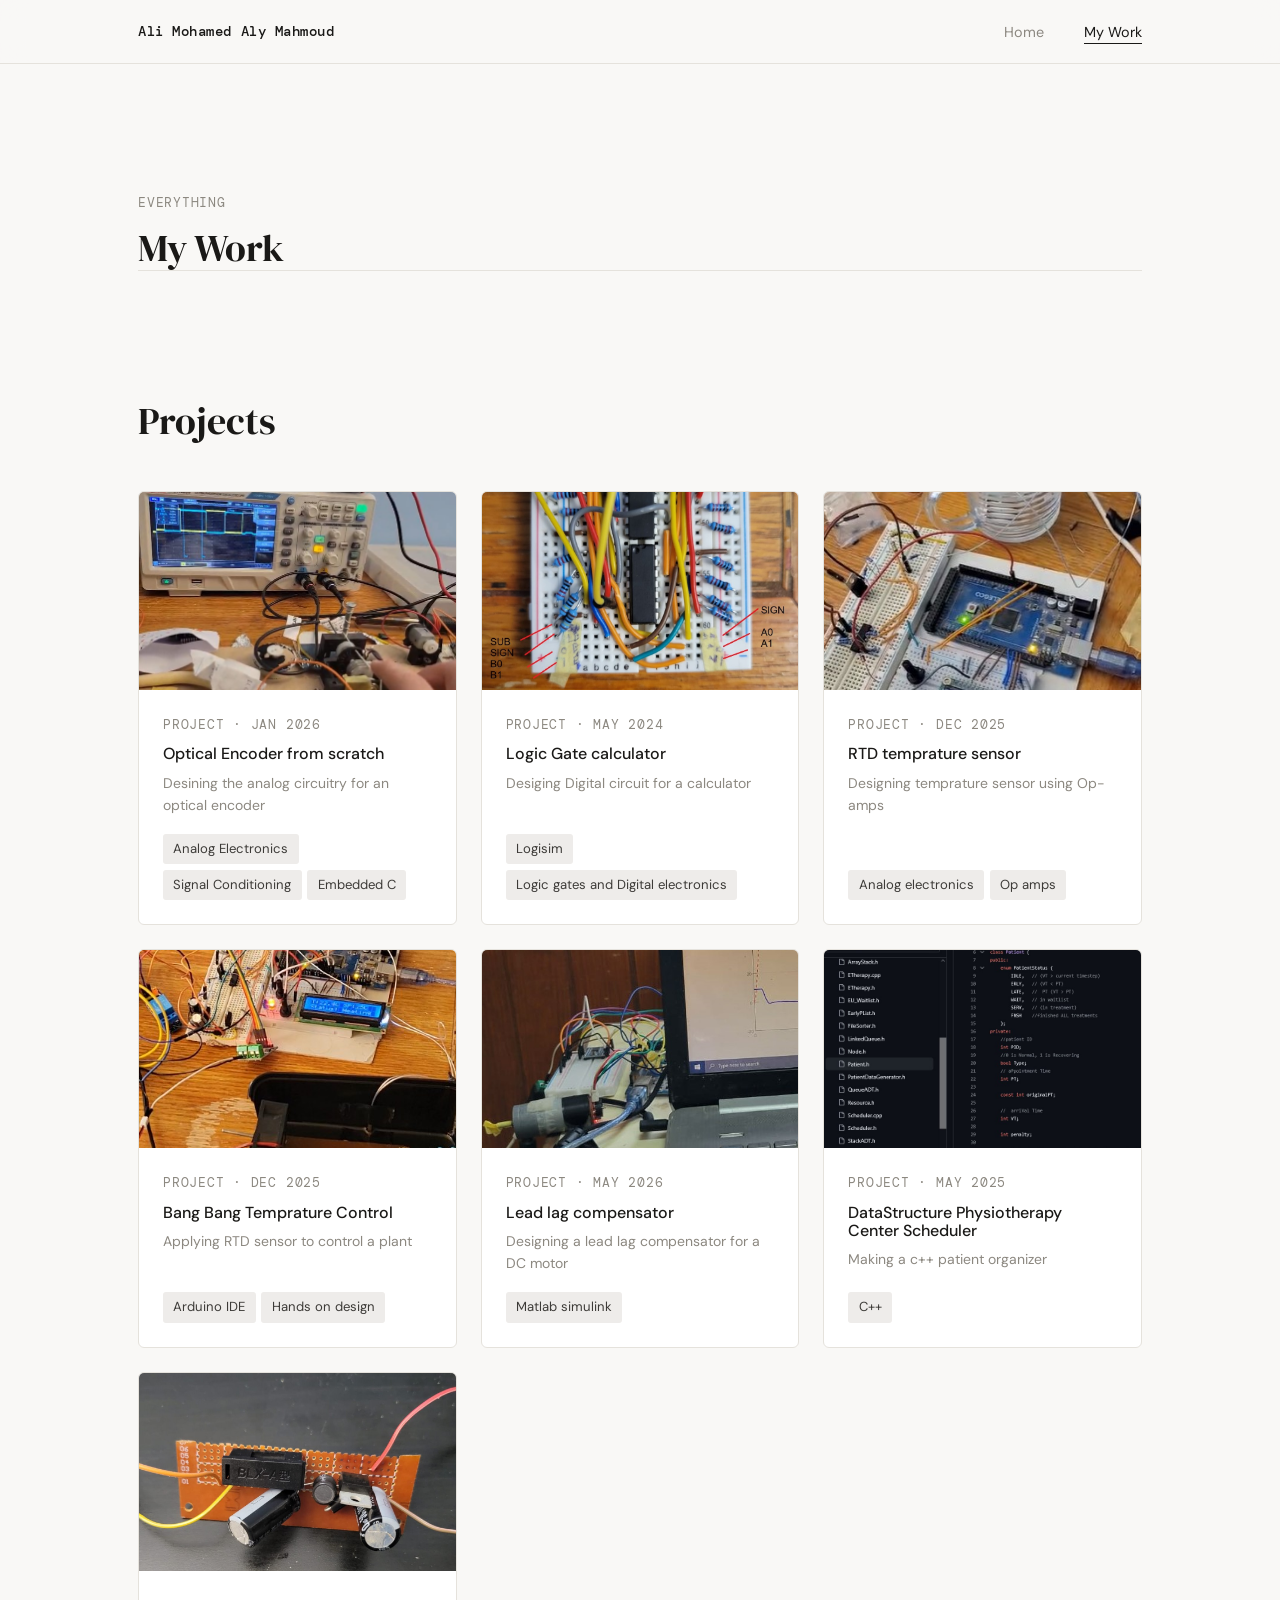
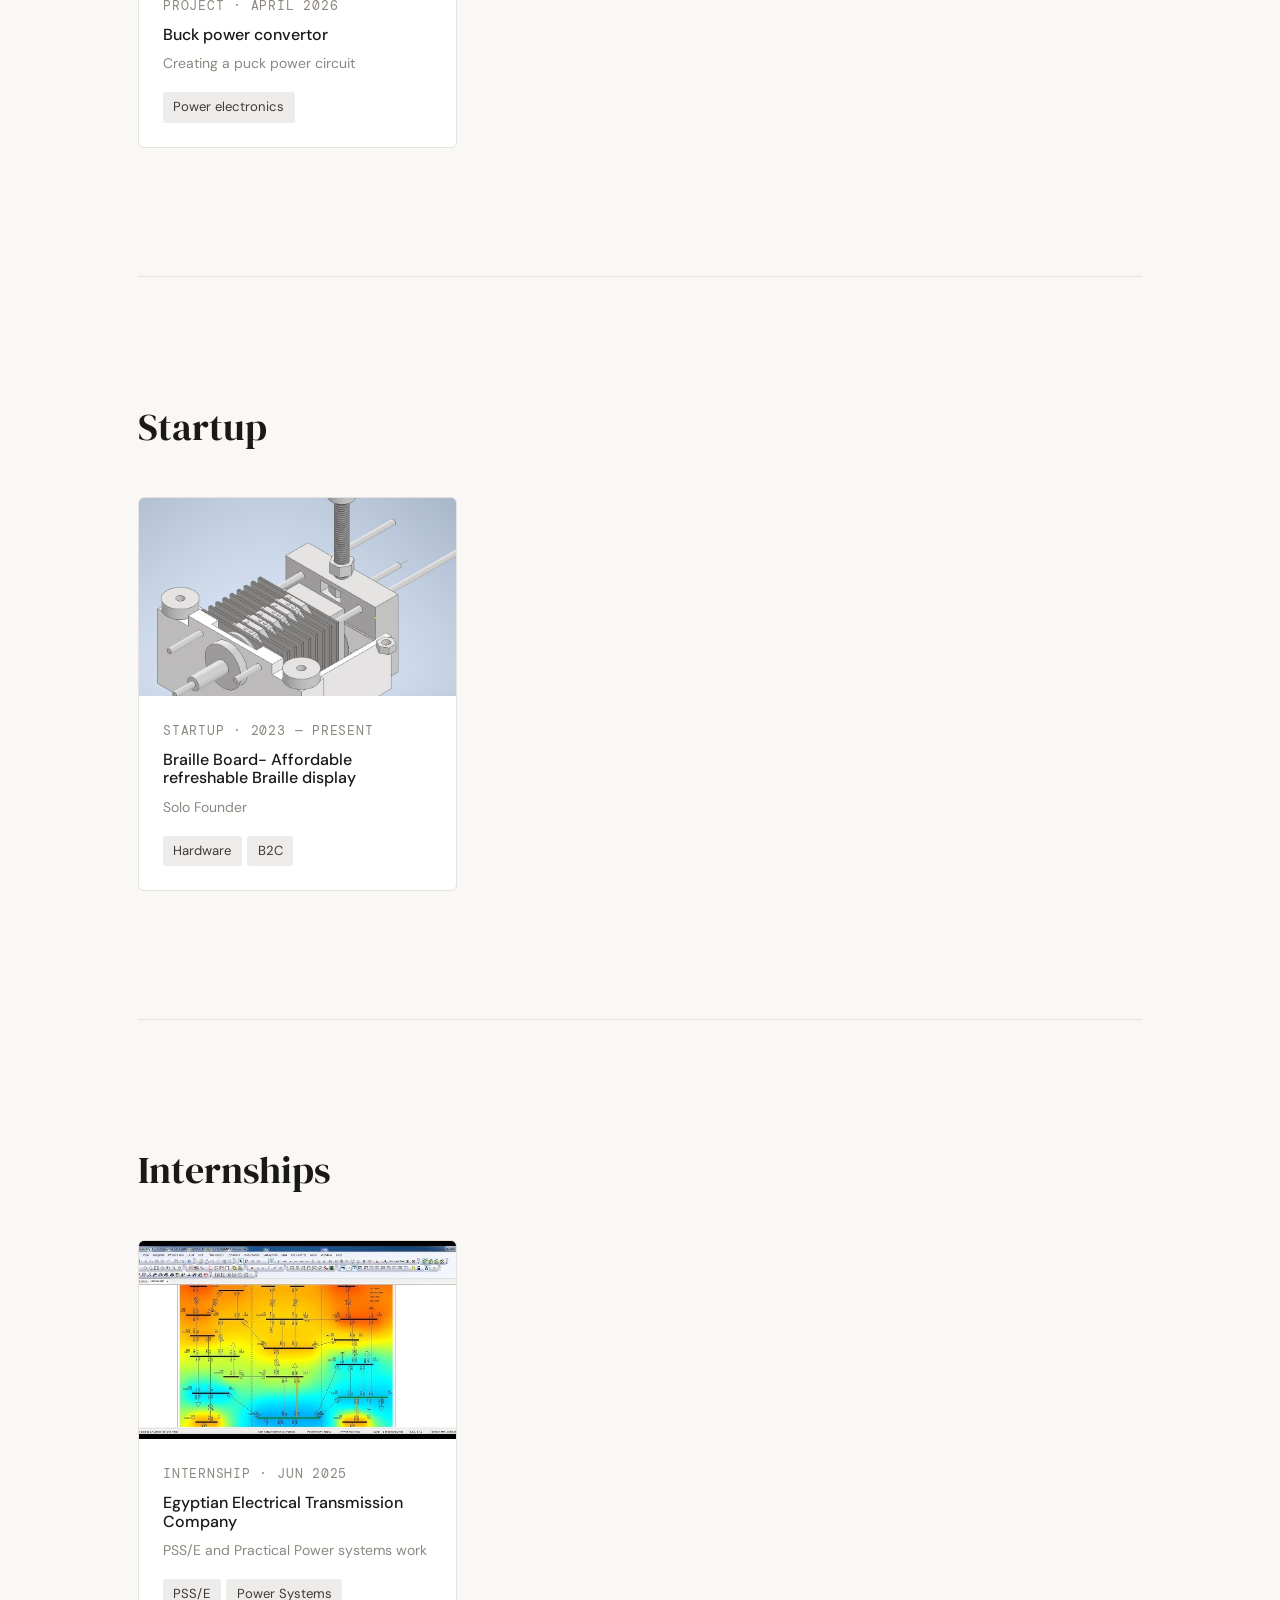
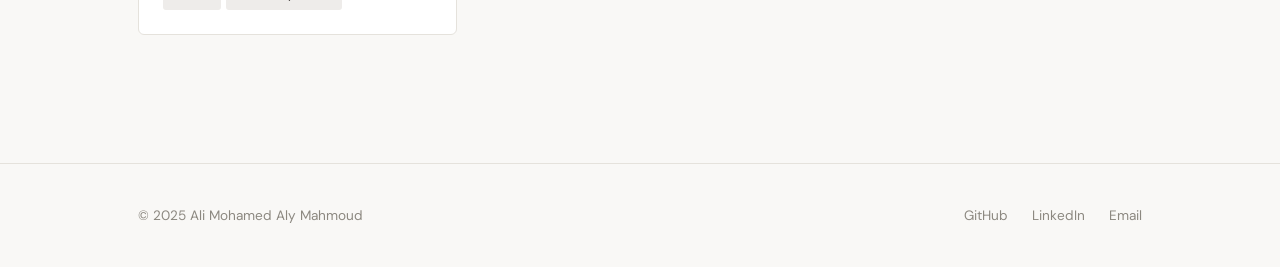
==== commit 2d22915f: "added proj7 buck" ====
--- a/my-work.html
+++ b/my-work.html
@@ -130,8 +130,22 @@
               </div>
             </div>
           </a>
-
-
+          
+          <a href="projects/project-7buckconvertor.html" class="project-card">
+            <img
+              src="assets/images/thumbnails/buck.jpeg"
+              alt="internship image"
+              class="project-thumb"
+            />
+            <div class="project-card-body">
+              <div class="project-card-meta mono">Project · APRIL 2026</div>
+              <h3>Buck power convertor</h3>
+              <p>Creating a puck power circuit </p>
+              <div class="project-card-tags">
+                <span class="tag">Power electronics</span>
+              </div>
+            </div>
+          </a>
 
 
 
@@ -163,20 +177,7 @@
             </div>
           </a>
 
-          <!--
-          Template — paste & edit:
-          <a href="projects/startup-N.html" class="project-card">
-            <div class="project-thumb-placeholder">thumbnail</div>
-            <div class="project-card-body">
-              <div class="project-card-meta mono">Role · Date</div>
-              <h3>Startup Name</h3>
-              <p>Description.</p>
-              <div class="project-card-tags">
-                <span class="tag">Tag</span>
-              </div>
-            </div>
-          </a>
-        --></div>
+          </div>
       </section>
 
       <!-- ── Internships ────────────────────────────────────────── -->
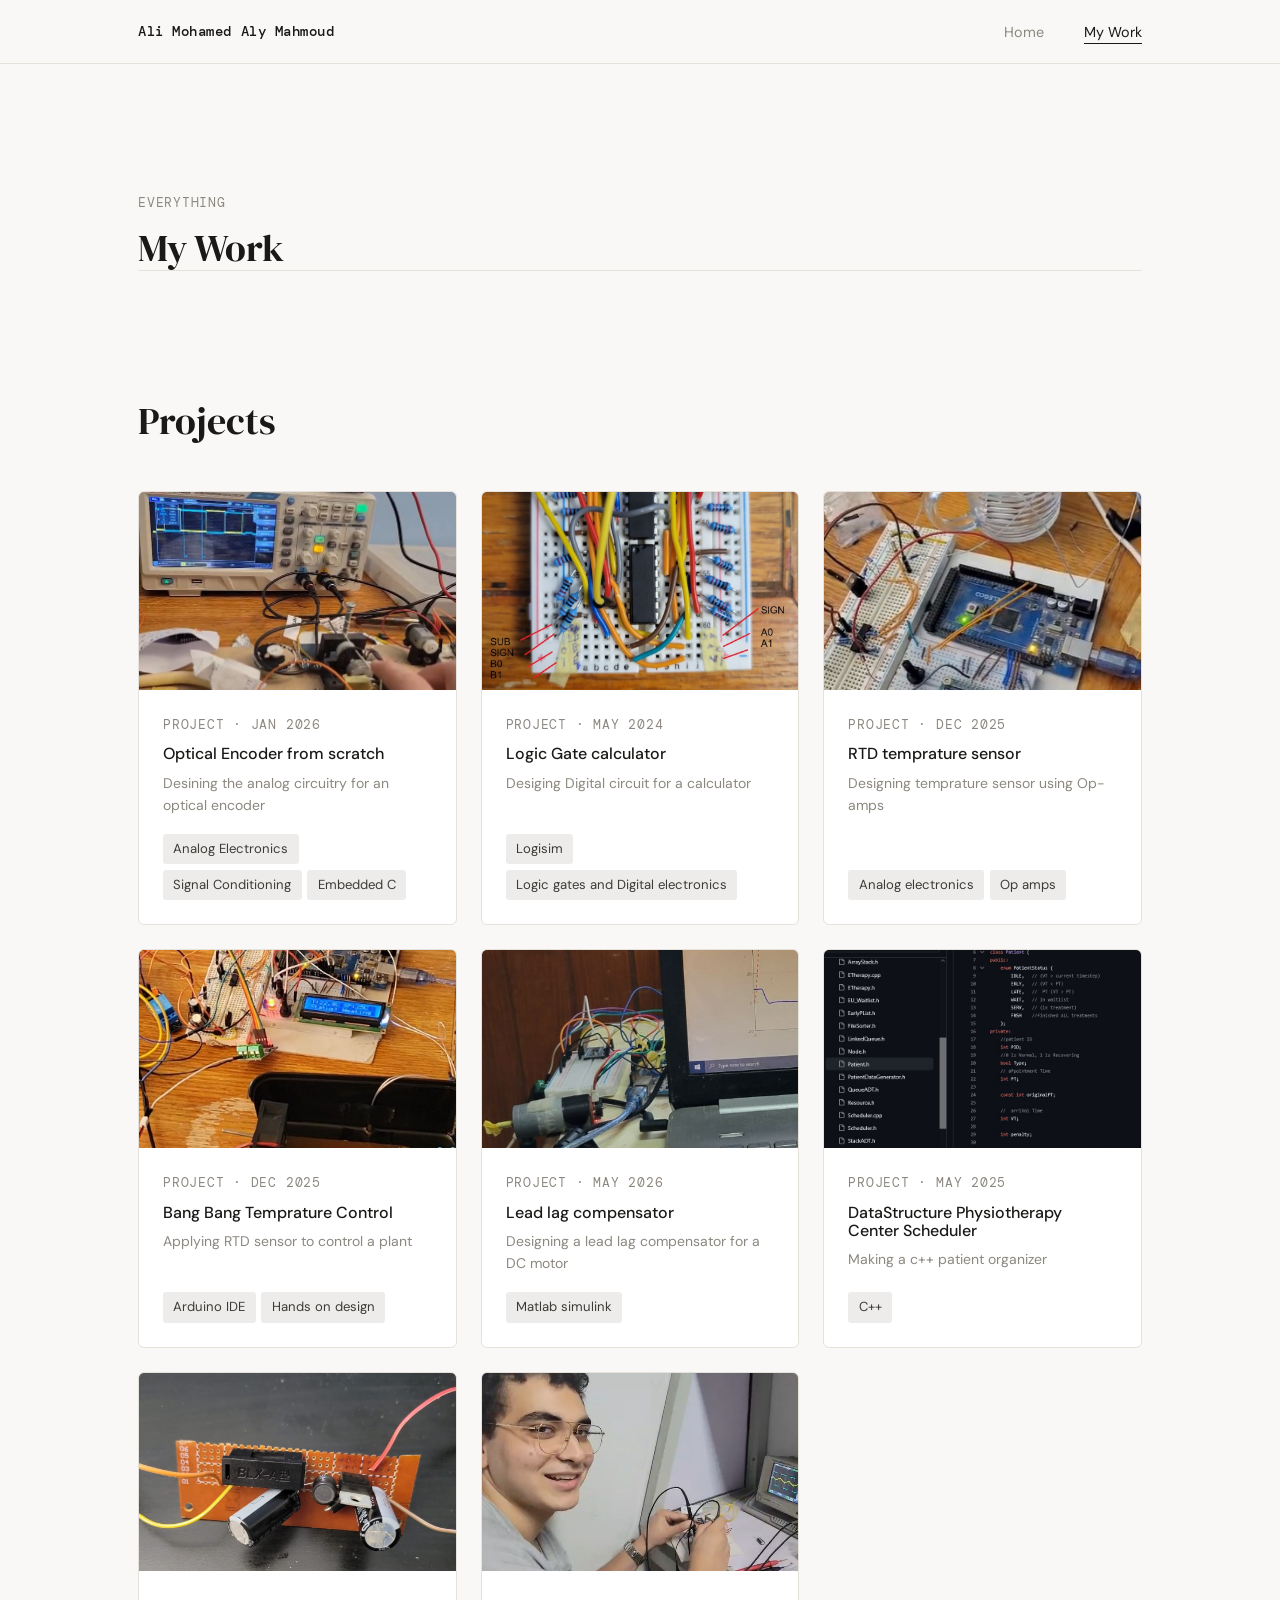
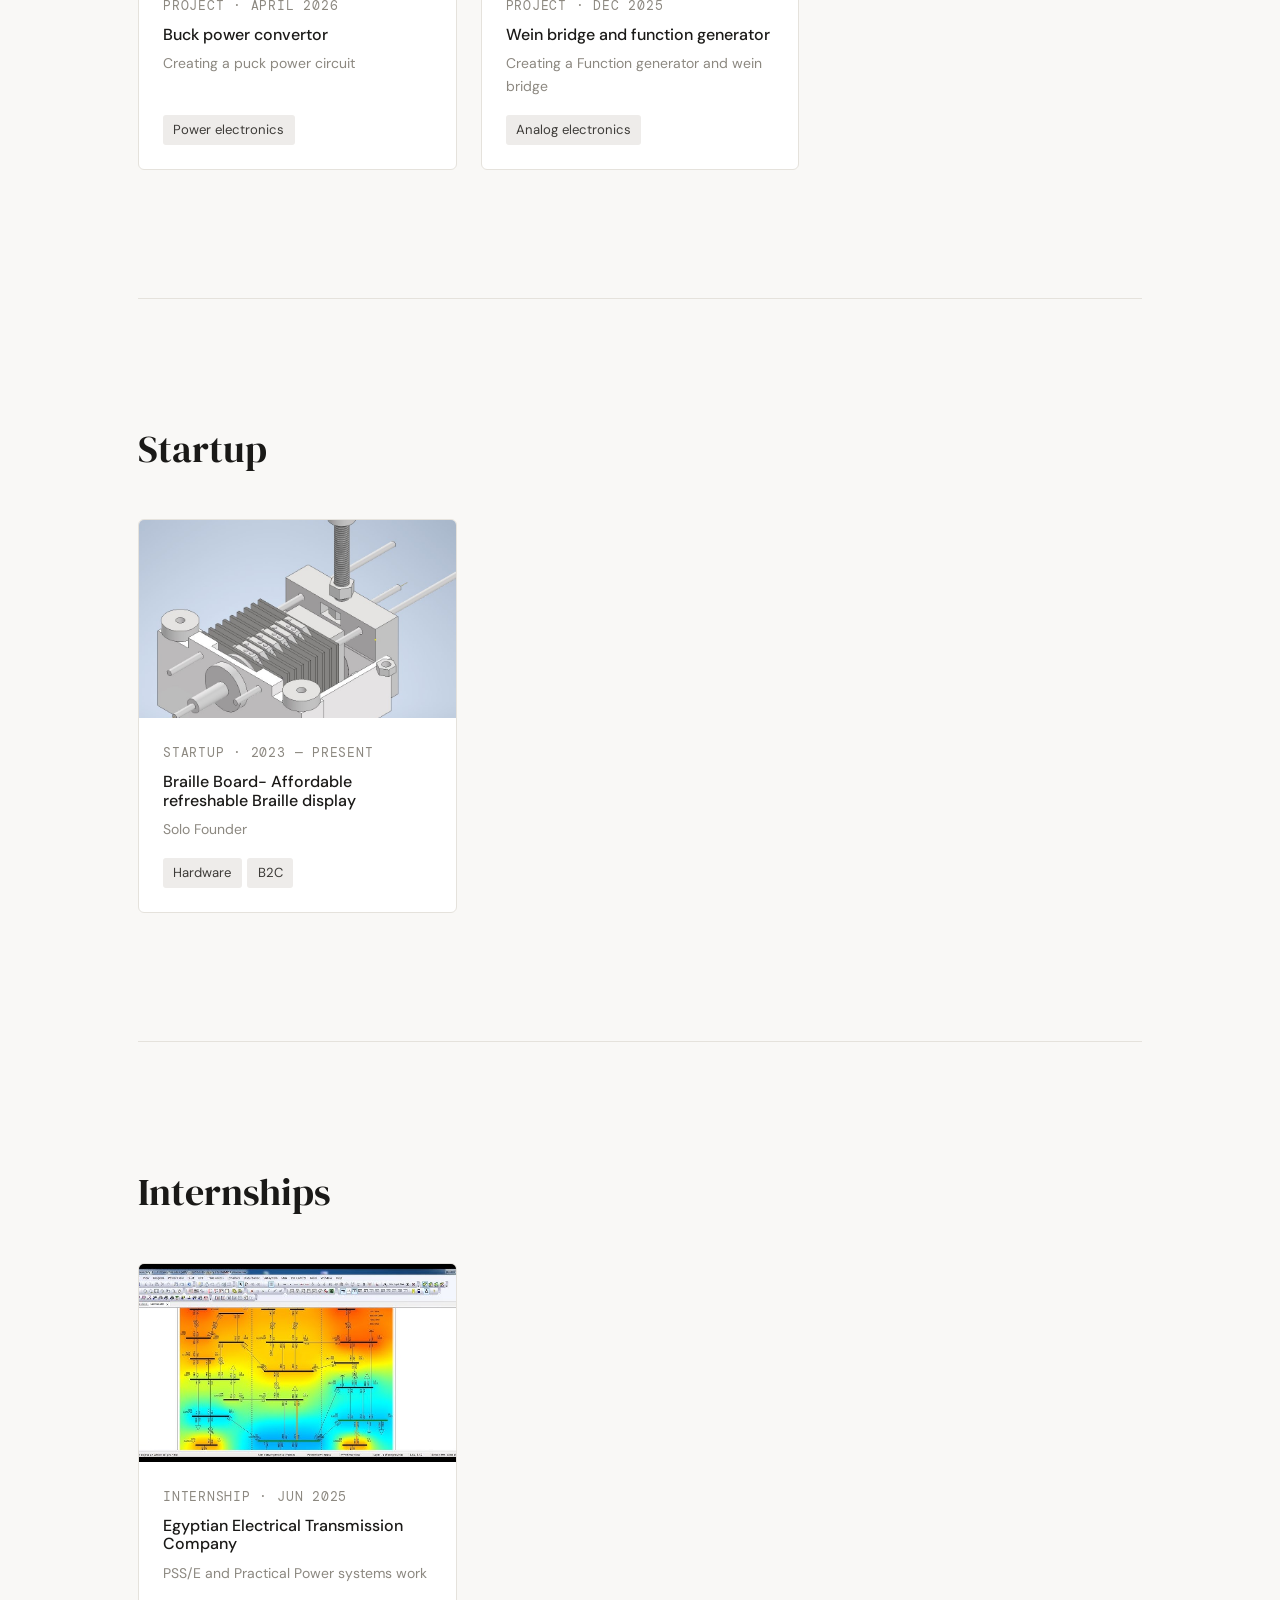
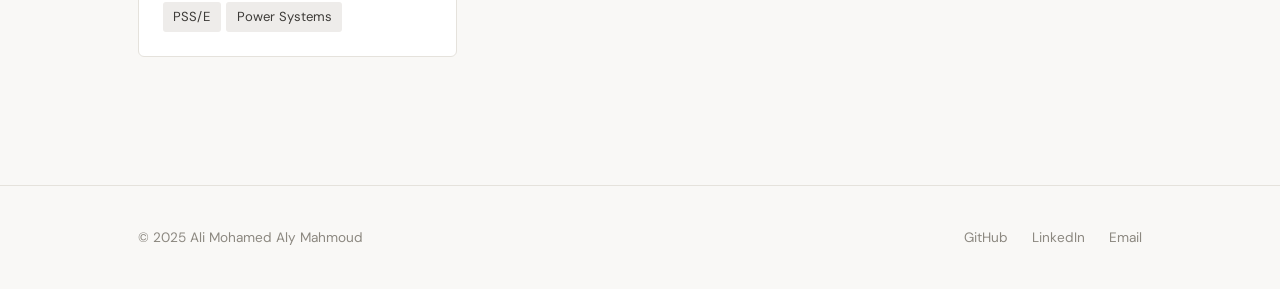
==== commit b27d1487: "addedproj 8, more proj to add but done for now" ====
--- a/my-work.html
+++ b/my-work.html
@@ -146,6 +146,21 @@
               </div>
             </div>
           </a>
+          <a href="projects/project-8weinbridge.html" class="project-card">
+            <img
+              src="assets/images/thumbnails/weinbridgeandfunctiongenerator.jpg"
+              alt="internship image"
+              class="project-thumb"
+            />
+            <div class="project-card-body">
+              <div class="project-card-meta mono">Project · Dec 2025</div>
+              <h3>Wein bridge and function generator</h3>
+              <p>Creating a Function generator and wein bridge</p>
+              <div class="project-card-tags">
+                <span class="tag">Analog electronics</span>
+              </div>
+            </div>
+          </a>
 
 
 
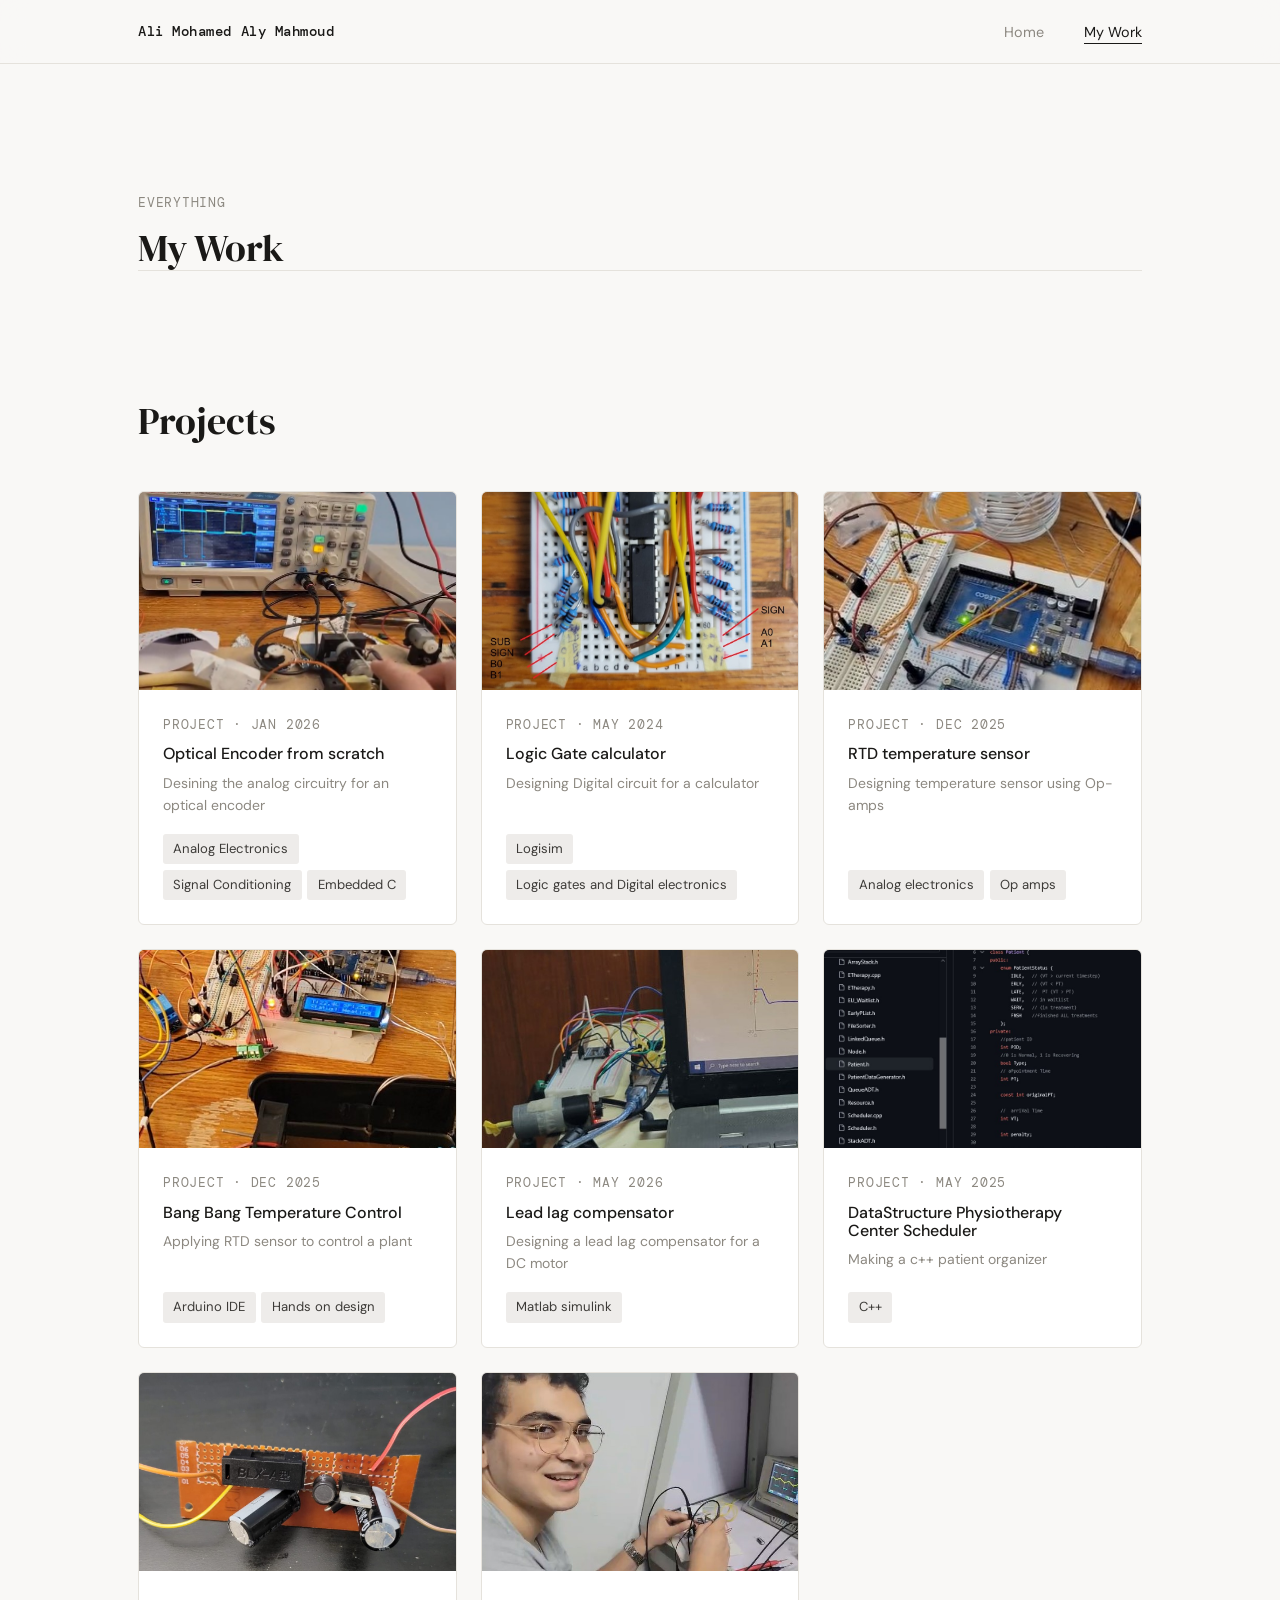
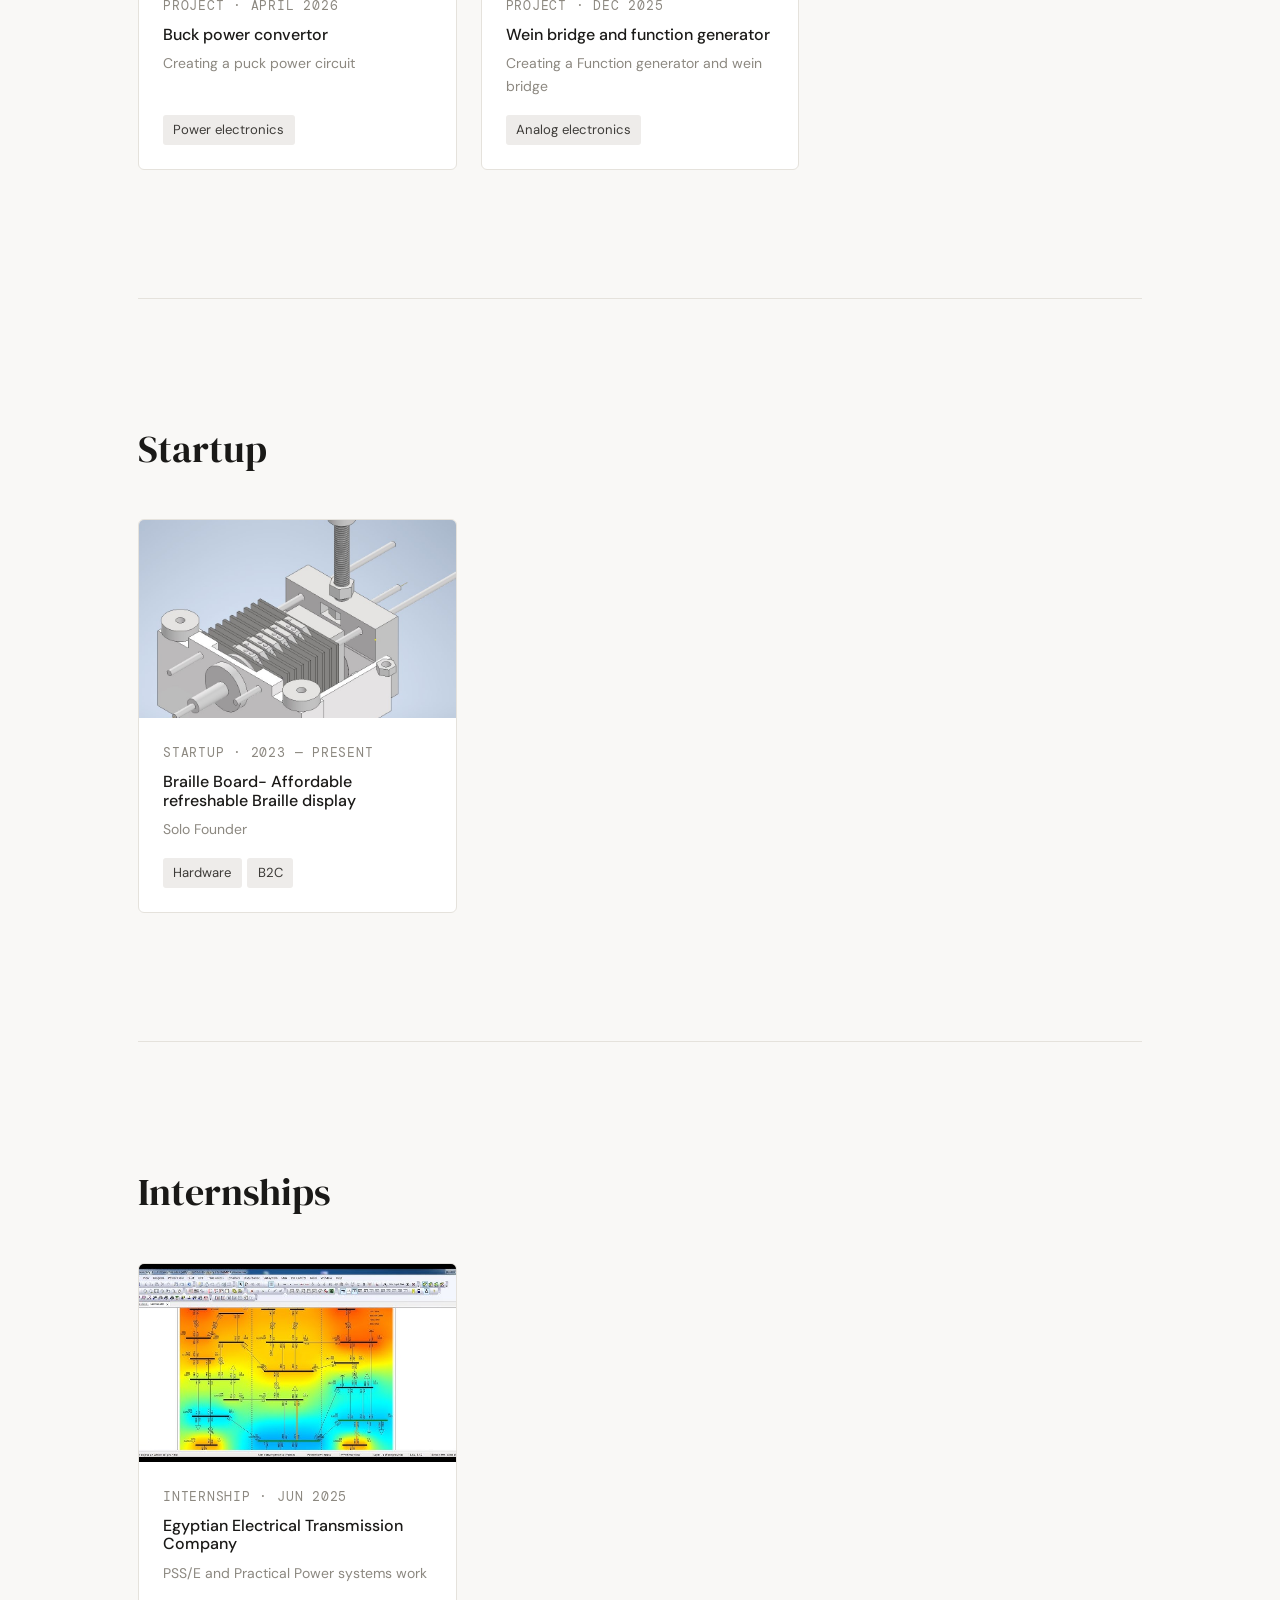
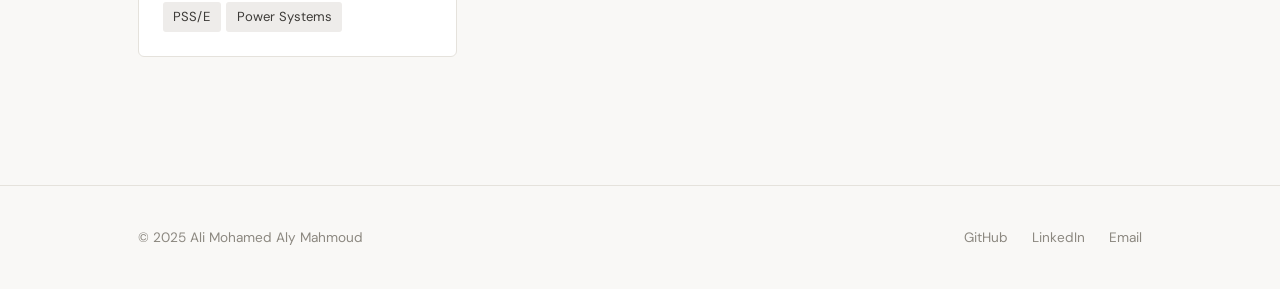
==== commit a1abb0a7: "minor fixes" ====
--- a/my-work.html
+++ b/my-work.html
@@ -58,7 +58,7 @@
             <div class="project-card-body">
               <div class="project-card-meta mono">Project · MAY 2024</div>
               <h3>Logic Gate calculator</h3>
-              <p>Desiging Digital circuit for a calculator</p>
+              <p>Designing Digital circuit for a calculator</p>
               <div class="project-card-tags">
                 <span class="tag">Logisim</span>
                 <span class="tag">Logic gates and Digital electronics</span>
@@ -73,8 +73,8 @@
             />
             <div class="project-card-body">
               <div class="project-card-meta mono">Project · DEC 2025</div>
-              <h3>RTD temprature sensor</h3>
-              <p>Designing temprature sensor using Op-amps</p>
+              <h3>RTD temperature sensor</h3>
+              <p>Designing temperature sensor using Op-amps</p>
               <div class="project-card-tags">
                 <span class="tag">Analog electronics</span>
                 <span class="tag">Op amps</span>
@@ -90,7 +90,7 @@
             />
             <div class="project-card-body">
               <div class="project-card-meta mono">Project · DEC 2025</div>
-              <h3>Bang Bang Temprature Control </h3>
+              <h3>Bang Bang Temperature Control </h3>
               <p>Applying RTD sensor to control a plant</p>
               <div class="project-card-tags">
                 <span class="tag">Arduino IDE</span>
